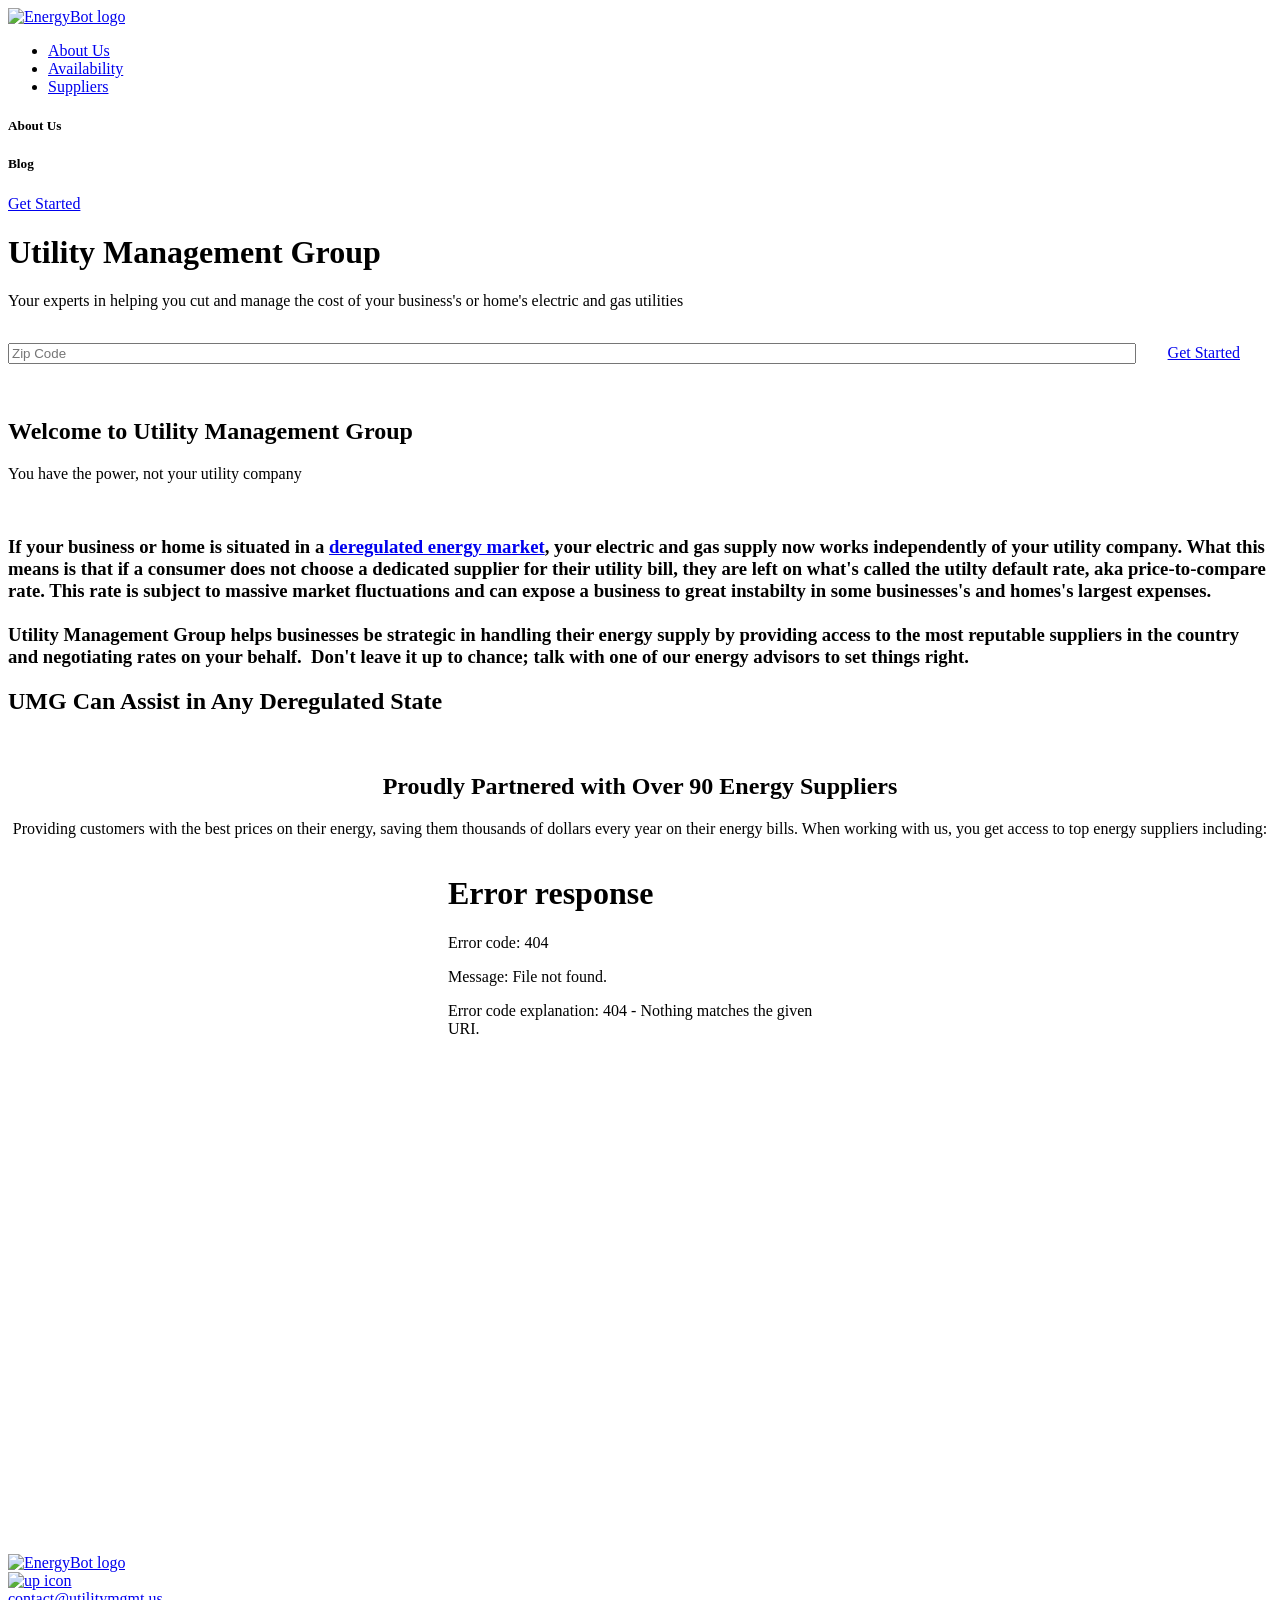
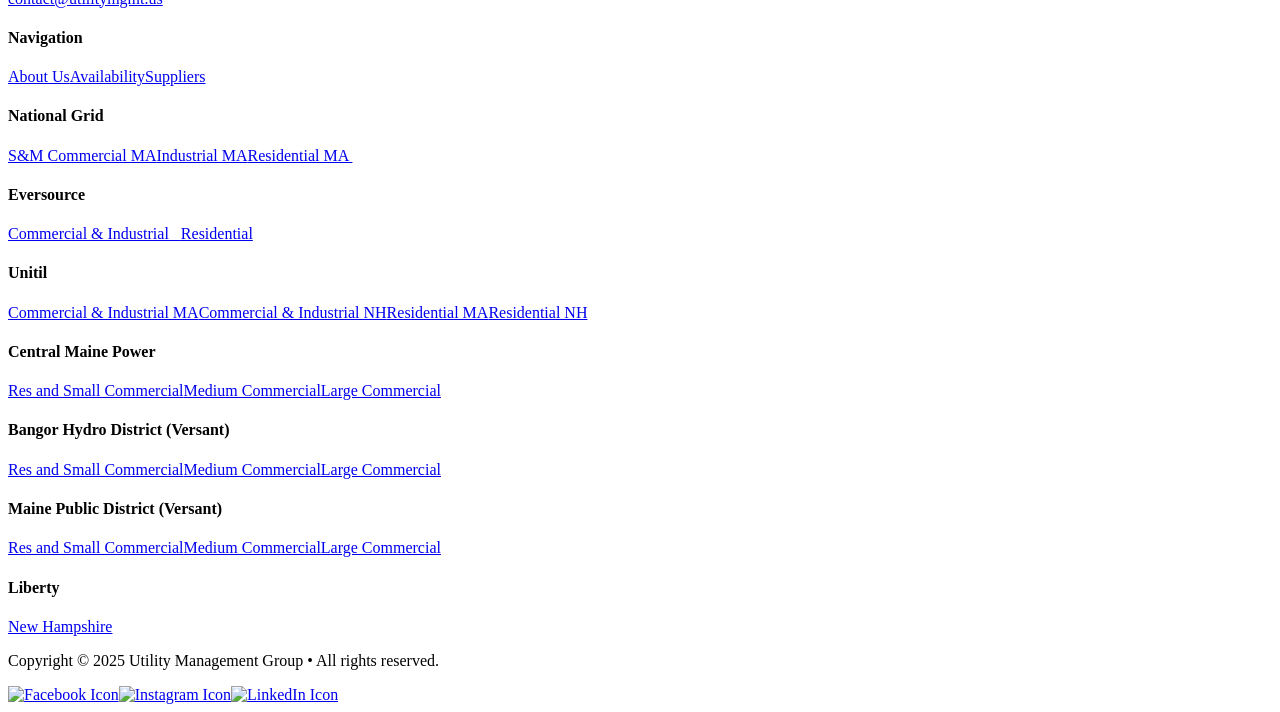
==== index.html @ 185b6e59 "Update index.html" ====
<!DOCTYPE html>
<html data-wf-page="652d6cc20811d0c298c4c90c" data-wf-site="5b92c215aeef7719f1cbf7ce" lang="en" class=" w-mod-js w-mod-ix w-mod-js w-mod-js w-mod-js"><head><meta http-equiv="Content-Type" content="text/html; charset=UTF-8"><style>.wf-force-outline-none[tabindex="-1"]:focus{outline:none;}</style>
<meta http-equiv="X-UA-Compatible" content="IE=edge">
<meta name="viewport" content="width=device-width, initial-scale=1.0">
<title>Utility Management Group</title>
<meta content="width=device-width, initial-scale=1" name="viewport"><link href="./site8_files/normalize.19632daf1bfcdfa85d479b9b374e2954.css" rel="stylesheet" type="text/css"><link href="./site8_files/components.19632daf1bfcdfa85d479b9b374e2954.css" rel="stylesheet" type="text/css"><link href="./site8_files/energybot.19632daf1bfcdfa85d479b9b374e2954.css" rel="stylesheet" type="text/css"><script async="" src="file://cdn.raygun.io/raygun4js/raygun.min.js"></script><script type="text/javascript" async="" src="./site8_files/array.js.download"></script><script async="" src="file://cdn.raygun.io/raygun4js/raygun.min.js"></script><script type="text/javascript" async="" src="./site8_files/array.js.download"></script><script async="" src="file://cdn.raygun.io/raygun4js/raygun.min.js"></script><script async="" src="file://cdn.raygun.io/raygun4js/raygun.min.js"></script><script type="text/javascript" async="" src="./site8_files/array.js.download"></script><script type="text/javascript" async="" src="./site8_files/array.js.download"></script><script async="" src="./site8_files/analytics.js.download"></script><script async="" src="./site8_files/gtm.js.download"></script><script async="" src="file://cdn.raygun.io/raygun4js/raygun.min.js"></script><script type="text/javascript" async="" src="./site8_files/array(1).js.download"></script><script async="" src="file://cdn.raygun.io/raygun4js/raygun.min.js"></script><script type="text/javascript" async="" src="./site8_files/array(1).js.download"></script><script async="" src="file://cdn.raygun.io/raygun4js/raygun.min.js"></script><script type="text/javascript" async="" src="./site8_files/array(1).js.download"></script><script async="" src="./site8_files/analytics(1).js.download"></script><script async="" src="./site8_files/gtm(1).js.download"></script><script async="" src="file://cdn.raygun.io/raygun4js/raygun.min.js"></script><script type="text/javascript" async="" src="./site8_files/array(1).download"></script><script async="" src="file://cdn.raygun.io/raygun4js/raygun.min.js"></script><script type="text/javascript" async="" src="./site8_files/array(1).download"></script><script async="" src="./site8_files/analytics(1).download"></script><script async="" src="./site8_files/gtm(1).download"></script><script async="" src="./site8_files/raygun.min.js.download"></script><script type="text/javascript" async="" src="./site8_files/array(2).download"></script><script type="text/javascript" async="" src="./site8_files/js"></script><script async="" src="./site8_files/analytics(2).download"></script><script async="" src="./site8_files/gtm(2).download"></script><script type="text/javascript">!function(o,c){var n=c.documentElement,t=" w-mod-";n.className+=t+"js",("ontouchstart"in o||o.DocumentTouch&&c instanceof DocumentTouch)&&(n.className+=t+"touch")}(window,document);</script><link href="Ironwood Marketing_files/butterfly.png" rel="shortcut icon" type="image/x-icon"><link href="Ironwood Marketing_files/butterfly.png" rel="apple-touch-icon"><style> 
select{
  -webkit-appearance: none;
  -moz-appearance: none;
  appearance: none;
  }
  .button-with-icon{
  pointer-events: none;
  }
  input[type="number"]::-webkit-outer-spin-button, 
  input[type="number"]::-webkit-inner-spin-button {
    -webkit-appearance: none;
    margin: 0;
}
input[type="number"] {
    -moz-appearance: textfield;
}
</style>
<link href="./site8_files/ebot-ext.css" rel="stylesheet">

<script type="application/ld+json">
{
  "@context": "https://schema.org/",
  "@type": "WebSite",
  "name": "EnergyBot",
  "url": "https://www.utilitymgmt.us",
  "potentialAction": {
    "@type": "SearchAction",
    "target": "{search_term_string}",
    "query-input": "required name=search_term_string"
  }
}
</script>
<meta name="facebook-domain-verification" content="7e5bm5gckg0niigq8u5rzspwvgv7vl">
<script charset="utf-8" src="file:///C:/Users/tyler/OneDrive/Desktop/Recruiting%20Files/Energy%20files/energybot%20-%20Copy/Compare%20Electricity%20Rates_%20Stop%20Overpaying%20For%20Energy_files/vendors~eb-apply-referral-eb-apply-referral~eb-referral-gen-eb-referral-gen~utm-tracking-component-u~7f1507bb-chunk.js.download"></script><script charset="utf-8" src="./site8_files/vendors~utm-tracking-component-utm-tracking-component-chunk.js.download"></script><script charset="utf-8" src="./site8_files/utm-tracking-component-utm-tracking-component-chunk.js.download"></script><script charset="utf-8" src="file:///C:/Users/tyler/OneDrive/Desktop/Recruiting%20Files/Energy%20files/energybot%20-%20Copy/Compare%20Electricity%20Rates_%20Stop%20Overpaying%20For%20Energy_files/vendors~bill-calculator-bill-calculator~eb-apply-referral-eb-apply-referral~eb-average-rate-by-metro~fd80a9b5-chunk.js.download"></script><script charset="utf-8" src="file:///C:/Users/tyler/OneDrive/Desktop/Recruiting%20Files/Energy%20files/energybot%20-%20Copy/Compare%20Electricity%20Rates_%20Stop%20Overpaying%20For%20Energy_files/vendors~bill-calculator-bill-calculator~eb-average-rate-by-metroplex-table-eb-average-rate-by-metrop~1daeb609-chunk.js.download"></script><script charset="utf-8" src="./site8_files/eb-historical-trend-chart-eb-historical-trend-chart-chunk.js.download"></script><script charset="utf-8" src="./site8_files/eb-current-trend-chart-eb-current-trend-chart-chunk.js.download"></script><script charset="utf-8" src="./site8_files/eb-zip-code-input-eb-zip-code-input-chunk.js.download"></script><script type="text/javascript" src="./site8_files/loader.js.download" id="google-charts-load-script"></script><script type="text/javascript" charset="UTF-8" src="./site8_files/loader(1).js.download"></script><link id="load-css-0" rel="stylesheet" type="text/css" href="./site8_files/tooltip.css"><link id="load-css-1" rel="stylesheet" type="text/css" href="./site8_files/util.css"><script type="text/javascript" charset="UTF-8" src="./site8_files/jsapi_compiled_default_module.js.download"></script><script type="text/javascript" charset="UTF-8" src="./site8_files/jsapi_compiled_graphics_module.js.download"></script><script type="text/javascript" charset="UTF-8" src="./site8_files/jsapi_compiled_ui_module.js.download"></script><script type="text/javascript" charset="UTF-8" src="./site8_files/jsapi_compiled_corechart_module.js.download"></script><link rel="stylesheet" type="text/css" href="./site8_files/legacy.min.css"><script charset="utf-8" src="file:///C:/eb-webcomponents/v1/vendors~eb-apply-referral-eb-apply-referral~eb-referral-gen-eb-referral-gen~utm-tracking-component-u~7f1507bb-chunk.js?t=1701118962039"></script><script charset="utf-8" src="file:///C:/eb-webcomponents/v1/vendors~bill-calculator-bill-calculator~eb-apply-referral-eb-apply-referral~eb-average-rate-by-metro~fd80a9b5-chunk.js?t=1701118962039"></script><script charset="utf-8" src="file:///C:/eb-webcomponents/v1/vendors~bill-calculator-bill-calculator~eb-average-rate-by-metroplex-table-eb-average-rate-by-metrop~1daeb609-chunk.js?t=1701118962039"></script><link rel="stylesheet" type="text/css" href="./site8_files/legacy(1).min.css"><link rel="stylesheet" type="text/css" href="./site8_files/legacy(1).min.css">
<link href="css/bootstrap-4.4.1.css" rel="stylesheet" type="text/css">
<script charset="utf-8" src="file:///C:/eb-webcomponents/v1/vendors~eb-apply-referral-eb-apply-referral~eb-referral-gen-eb-referral-gen~utm-tracking-component-u~7f1507bb-chunk.js?t=1701118962039"></script><script charset="utf-8" src="file:///C:/eb-webcomponents/v1/vendors~bill-calculator-bill-calculator~eb-apply-referral-eb-apply-referral~eb-average-rate-by-metro~fd80a9b5-chunk.js?t=1701118962039"></script><script charset="utf-8" src="file:///C:/eb-webcomponents/v1/vendors~bill-calculator-bill-calculator~eb-average-rate-by-metroplex-table-eb-average-rate-by-metrop~1daeb609-chunk.js?t=1701118962039"></script><script charset="utf-8" src="file:///C:/eb-webcomponents/v1/vendors~eb-apply-referral-eb-apply-referral~eb-referral-gen-eb-referral-gen~utm-tracking-component-u~7f1507bb-chunk.js?t=1701118962039"></script><script charset="utf-8" src="file:///C:/eb-webcomponents/v1/vendors~bill-calculator-bill-calculator~eb-apply-referral-eb-apply-referral~eb-average-rate-by-metro~fd80a9b5-chunk.js?t=1701118962039"></script><script charset="utf-8" src="file:///C:/eb-webcomponents/v1/vendors~bill-calculator-bill-calculator~eb-average-rate-by-metroplex-table-eb-average-rate-by-metrop~1daeb609-chunk.js?t=1701118962039"></script></head><body><div id="main-nav" data-animation="default" data-collapse="medium" data-duration="400" data-easing="ease" data-easing2="ease" role="banner" class="main-mega-menu w-nav"><div class="mega-menu-container"><a href="http://www.utilitymgmt.us" class="eb-brand w-nav-brand w--current"><img src="./site8_files/umg.png" alt="EnergyBot logo" class="eb-logo"></a><nav role="navigation" class="nav-menu-container w-nav-menu"><div class="nav-menu-container-wrapper"><div class="mega-menu-list-button-wrapper"><ul role="list" class="mega-menu-link-list w-list-unstyled"><li class="eb-mega-menu-list-item"><div data-hover="false" data-delay="0" data-w-id="28904c33-8178-3a20-f9d2-bd08d46de153" class="mega-menu-link-list-wrapper w-dropdown" style=""><div class="mega-menu-link-list-toggle w-dropdown-toggle" aria-controls="w-dropdown-list-0" aria-haspopup="menu" aria-expanded="false" role="button" tabindex="0"><a href="#about" class="eb-small-text-link"><div>About Us</div></a></div><nav class="mega-menu-dropdown w-dropdown-list" id="w-dropdown-list-0" aria-labelledby="w-dropdown-toggle-0"><div class="mega-menu-dropdown-grid"><div id="w-node-_28904c33-8178-3a20-f9d2-bd08d46de15a-d46de14a" class="mega-menu-dropdown-container"><div id="w-node-_28904c33-8178-3a20-f9d2-bd08d46de1a4-d46de14a" class="mega-menu-content-block-overlay"></div></div></nav></div></li><li class="eb-mega-menu-list-item"><div data-hover="false" data-delay="0" data-w-id="28904c33-8178-3a20-f9d2-bd08d46de153" class="mega-menu-link-list-wrapper w-dropdown" style=""><div class="mega-menu-link-list-toggle w-dropdown-toggle" aria-controls="w-dropdown-list-0" aria-haspopup="menu" aria-expanded="false" role="button" tabindex="0"><div><a href="#availability" class="eb-small-text-link">Availability</a></div></div><nav class="mega-menu-dropdown w-dropdown-list" id="w-dropdown-list-0" aria-labelledby="w-dropdown-toggle-0"><div class="mega-menu-dropdown-grid"><div id="w-node-_28904c33-8178-3a20-f9d2-bd08d46de15a-d46de14a" class="mega-menu-dropdown-container"><div id="w-node-_28904c33-8178-3a20-f9d2-bd08d46de1a4-d46de14a" class="mega-menu-content-block-overlay"></div></div></nav></div></li><li class="eb-mega-menu-list-item"><div data-hover="false" data-delay="0" data-w-id="28904c33-8178-3a20-f9d2-bd08d46de1a9" class="mega-menu-link-list-wrapper w-dropdown"><div class="mega-menu-link-list-toggle w-dropdown-toggle" aria-controls="w-dropdown-list-1" aria-haspopup="menu" aria-expanded="false" role="button" tabindex="0"><a href="#suppliers" class="eb-small-text-link"><div>Suppliers</div></a></div><nav class="mega-menu-dropdown w-dropdown-list" id="w-dropdown-list-1" aria-labelledby="w-dropdown-toggle-1"><div class="mega-menu-dropdown-grid"><div id="w-node-_28904c33-8178-3a20-f9d2-bd08d46de1b0-d46de14a" class="mega-menu-dropdown-container cc-mobile"></div><div id="w-node-_28904c33-8178-3a20-f9d2-bd08d46de1cb-d46de14a" class="mega-menu-content-block-overlay"></div></div></nav></div></li></ul><div class="mega-menu-cta-wrapper"><div class="eb-mega-menu-bottom-links-container display-none"><div class="eb-mega-menu-bottom-links"><h5 class="eb-text-link eb-mega-menu-dropdown-item">About Us</h5><h5 class="eb-text-link eb-mega-menu-dropdown-item">Blog</h5></div></div><div class="button-container"><a href="./rates.html" class="eb-button mega-menu-button w-button">Get Started</a></div></div></div></div></nav><div class="eb-menu-button w-nav-button" style="-webkit-user-select: text;" aria-label="menu" role="button" tabindex="0" aria-controls="w-nav-overlay-0" aria-haspopup="menu" aria-expanded="false"><div class="hamburger-div"><div class="eb-icon-line black-icon-line" data-ix="navbar-menu-icon-move"></div><div class="eb-icon-line black-icon-line" data-ix="hide-when-nav-opens"></div><div class="eb-icon-line black-icon-line" data-ix="nav-menu-line-move-2"></div></div></div></div><div class="w-nav-overlay" data-wf-ignore="" id="w-nav-overlay-0"></div></div><div class="eb-hero-section home-hero-section"><div class="eb-section-container"><div class="eb-lp-hero-container max-width-520" >


	
	<div><h1 class="heading-3">Utility Management Group</h1><p class="eb-sub-header">Your experts in helping you cut and manage the cost of your business's or home's electric and gas utilities</p></div><div class="eb-html-zip-code w-embed"><eb-zip-code-input><style>#eb-zip-code-input-container{height:100%;width:100%;display:flex;align-items:center;justify-content:space-between}#eb-zip-code-input-field{width:100%;max-width:unset}#eb-zip-code-submit-button{white-space:nowrap}@media (max-width:767px){#eb-zip-code-submit-button{padding:14px 20px}}@media (min-width:768px){#eb-zip-code-submit-button{padding:18px 32px}}input[type=number]::-webkit-inner-spin-button,input[type=number]::-webkit-outer-spin-button{-webkit-appearance:none}input[type=number]{-moz-appearance:textfield}</style><div id="eb-zip-code-input-container"><input type="tel" class="eb-text-field cta-field w-input" placeholder="Zip Code" id="eb-zip-code-input-field" pattern="[0-9-]*" maxlength="10" required=""> <a href="./rates.html" class="eb-button hero-button w-button" id="eb-zip-code-submit-button">Get Started</a></div></eb-zip-code-input></div></div></div></div><section id="about">&nbsp;</section>
	
	
	<div class="eb-section" ><div class="eb-section-container"><div class="eb-section-container-content"><h2>Welcome to Utility Management Group</h2><p class="eb-sub-header">You have the power, not your utility company</p></div></div><div class="eb-section-container small-gap"><div class="eb-html-embed-2 w-embed"><img src="./site8_files/word-image-19.jpeg" alt="">
                          <eb-historical-trend-chart><template shadowrootmode="open"><style>#historical-trend-container{width:100%;min-width:250px;height:100%;min-height:100px;max-height:400px;display:inline-block}#historical-trend-container #histogram-container{height:100%}</style></template></eb-historical-trend-chart></div><div class="eb-html-embed-2 w-embed">
                            <h3><p>If your business or home is situated in a <a href="#availability">deregulated energy market</a>, your electric and gas supply now works independently of your utility company. What this means is that if a consumer does not choose a dedicated supplier for their utility bill, they are left on what's called the utilty default rate, aka price-to-compare rate. This rate is subject to massive market fluctuations and can expose a business to great instabilty in some businesses's and homes's largest expenses.&nbsp;<br><br>
                            Utility Management Group helps businesses be strategic in handling their energy supply by providing access to the most reputable suppliers in the country and negotiating rates on your behalf.&nbsp; Don't leave it up to chance; talk with one of our energy advisors to set things right.</p></h3>
  <eb-current-trend-chart><style>.trend-cell>div>div{display:flex;flex-direction:row;align-items:center}.eb-widget-table-row{text-align:left}.eb-table-container>*{width:100%}</style><div class="eb-widget-container"><div class="eb-table-container"></div></div></eb-current-trend-chart></div></div><div class="eb-section-container"><div class="eb-section-container-content"></div></div><section id="availability"></div>
	</section>
<div class="eb-section gray-section"><div class="eb-section-container">
	<div class="eb-section-container-content"><h2>UMG Can Assist in Any Deregulated State</h2>
	</div></div>
	<center><div class="eb-section-container small-gap"><div class="eb-html-embed-2 w-embed"><img src="John Smith Independent Energy Broker_files/map.png" width="800px" alt="">
	</div></div></center>
</div></div>
	<section id="suppliers"></section>
	<div class="eb-section"><div class="eb-section-container">
		<center>
		  <div class="rows">
			<div class="col-lg-6">
			  <div class="eb-section"><div class="eb-section-container"><div class="eb-section-container-content"><h2>Proudly Partnered with Over 90 Energy Suppliers</h2><p class="eb-sub-header">Providing customers with the best prices on their energy, saving them thousands of dollars every year on their energy bills. When working with us, you get access to top energy suppliers including:</p></div></div></div>
		    <div class="col-lg-6"><iframe width="400" height="700" align="middle" src="supplier.html" title="Suppliers" frameborder="0" allow="accelerometer; autoplay; clipboard-write; encrypted-media; gyroscope; picture-in-picture" allowfullscreen></iframe></div>
	    </div>
	  </center>
		</div></div>
	<div class="eb-2021-footer"><div class="eb-footer-container"><div class="eb-div-flex-ac-jsb v-mobile"><a href="https://www.utilitymgmt.us" aria-label="EnergyBot" class="eb-brand w-nav-brand w--current"><img src="./site8_files/umg.png" alt="EnergyBot logo" loading="lazy" class="eb-logo"></a><div class="eb-div-flex-ac-jl mt-3-mobile"><a href="tel:(888)743-1870" class="eb-link-block mr-10 w-inline-block"><a href="mailto:contact@utilitymgmt.us" class="eb-link-block w-inline-block"><img src="./site8_files/email-icon-blue.svg" alt="up icon" class="eb-icon-24"><div class="eb-small-text-link">contact@utilitymgmt.us</div></a></div></div><div class="eb-main-footer-div"><div class="eb-footer-div"><h4 class="footer-h4">Navigation&nbsp;</h4>
	  <a href="#about" class="eb-small-text-link">About Us</a><a href="#availability" class="eb-small-text-link">Availability</a><a href="#suppliers" class="eb-small-text-link">Suppliers</a></div><div class="eb-footer-div"><h4 class="footer-h4">National Grid</h4>
	    <a href="https://www.nationalgridus.com/media/pdfs/billing-payments/electric-rates/ma/commtable.pdf" target="_blank" class="eb-small-text-link">S&amp;M Commercial MA</a><a href="https://www.nationalgridus.com/media/pdfs/billing-payments/electric-rates/ma/indtable.pdf" target="_blank" class="eb-small-text-link">Industrial MA</a><a href="https://www.nationalgridus.com/media/pdfs/billing-payments/electric-rates/ma/resitable.pdf" target="_blank" class="eb-small-text-link">Residential MA&nbsp;</a></div><div class="eb-footer-div"><h4 class="footer-h4">Eversource</h4>
	      <a href="https://www.eversource.com/content/business/account-billing/manage-bill/about-your-bill/rates-tariffs/electric-supply-rates" target="_blank" class="eb-small-text-link">Commercial &amp; Industrial&nbsp; &nbsp;</a><a href="https://www.eversource.com/content/residential/account-billing/manage-bill/about-your-bill/rates-tariffs/electric-supply-rates" target="_blank" class="eb-small-text-link">Residential</a></div><div class="eb-footer-div"><h4 class="footer-h4">Unitil</h4><a href="https://unitil.com/sites/default/files/2024-01/MA-Commercial-Electric-Rates.pdf" target="_blank" class="eb-small-text-link">Commercial & Industrial MA</a><a href="https://unitil.com/sites/default/files/2024-01/NH-Commercial-Electric-Rates.pdf" target="_blank" class="eb-small-text-link">Commercial &amp; Industrial NH</a><a href="https://unitil.com/sites/default/files/2024-01/MA-Residential-Electric-Rates.pdf" target="_blank" class="eb-small-text-link">Residential MA</a><a href="https://unitil.com/sites/default/files/2024-01/NH-Residential-Electric-Rates.pdf" target="_blank" class="eb-small-text-link">Residential NH</a></div><div class="eb-footer-div"><h4 class="footer-h4">Central Maine Power&nbsp;</h4>
	        <a href="https://www.maine.gov/mpuc/regulated-utilities/electricity/standard-offer-rates/cmp" target="_blank" class="eb-small-text-link">Res and Small Commercial</a><a href="https://www.maine.gov/mpuc/regulated-utilities/electricity/standard-offer-rates/cmp-medium" target="_blank" class="eb-small-text-link">Medium Commercial</a><a href="https://www.maine.gov/mpuc/regulated-utilities/electricity/standard-offer-rates/cmp-large" target="_blank" class="eb-small-text-link">Large Commercial</a></div><div class="eb-footer-div"><h4 class="footer-h4">Bangor Hydro District (Versant)</h4>
	        <a href="https://www.maine.gov/mpuc/regulated-utilities/electricity/standard-offer-rates/bhd" target="_blank" class="eb-small-text-link">Res and Small Commercial</a><a href="https://www.maine.gov/mpuc/regulated-utilities/electricity/standard-offer-rates/bhd-medium" target="_blank" class="eb-small-text-link">Medium Commercial</a><a href="https://www.maine.gov/mpuc/regulated-utilities/electricity/standard-offer-rates/mpd-large" target="_blank" class="eb-small-text-link">Large Commercial</a></div><div class="eb-footer-div"><h4 class="footer-h4">Maine Public District (Versant)</h4>
	        <a href="https://www.maine.gov/mpuc/regulated-utilities/electricity/standard-offer-rates/mpd-medium" target="_blank" class="eb-small-text-link">Res and Small Commercial</a><a href="https://www.maine.gov/mpuc/regulated-utilities/electricity/standard-offer-rates/bhd-medium" target="_blank" class="eb-small-text-link">Medium Commercial</a><a href="https://www.maine.gov/mpuc/regulated-utilities/electricity/standard-offer-rates/bhd-large" target="_blank" class="eb-small-text-link">Large Commercial</a></div><div class="eb-footer-div"><h4 class="footer-h4">Liberty</h4><a href="https://new-hampshire.libertyutilities.com/uploads/2025-07%20Summary%20of%20Rates%20for%20Electricity%20Delivery%20Service%20.pdf"  target="_blank" class="eb-small-text-link">New Hampshire</a></div></div><div class="eb-div-flex-at-jsb wrap"><p class="eb-small-copy _2021-footer">Copyright © 2025 Utility Management Group • All rights reserved.<span class="text-opacity-50"></span><span class="text-opacity-50"></span></p></div><div class="eb-div-flex-at-jl"></div><div class="div-block-136"><div class="eb-div-flex-ac-jsb wrap"><div class="eb-div-flex-ac mt-5-mobile"><a href="https://www.facebook.com/profile.php?id=100092838354557" target="_blank" class="eb-social-link w-inline-block"><img src="./site8_files/Facebook-icon.svg" alt="Facebook Icon" loading="lazy" class="eb-icon-24"></a></a><a href="https://www.instagram.com/utilitymanagement/" target="_blank" class="eb-social-link w-inline-block"><img src="./site8_files/Instagram-icon.svg" alt="Instagram Icon" loading="lazy" class="eb-icon-24"></a><a href="https://www.linkedin.com/company/utility-management-group-energy/" target="_blank" class="eb-social-link w-inline-block"><img src="./site8_files/LinkedIn-icon.svg" alt="LinkedIn Icon" loading="lazy" class="eb-icon-24"></a></div></div></div></div></div><script type="text/javascript" src="./site8_files/recorder-v2.js.download"></script><script src="./site8_files/jquery-3.5.1.min.dc5e7f18c8.js.download" type="text/javascript" integrity="sha256-9/aliU8dGd2tb6OSsuzixeV4y/faTqgFtohetphbbj0=" crossorigin="anonymous"></script><script src="./site8_files/energybot.19632daf1bfcdfa85d479b9b374e2954.js.download" type="text/javascript"></script><!--  Google Tag Manager (noscript)  -->
<noscript><iframe src="https://www.googletagmanager.com/ns.html?id=GTM-PG5PLZ7" height="0" width="0" style="display:none;visibility:hidden"></iframe></noscript>
<!--  End Google Tag Manager (noscript)  -->
<script src="./site8_files/eb-webcomponents.bundle.19632daf1bfcdfa85d479b9b374e2954.js.download"></script> <script type="text/javascript" id="" src="./site8_files/js(1)"></script><script type="text/javascript" id="">!function(l,a){var h,f,g,m;a.__SV||(window.posthog=a,a._i=[],a.init=function(p,n,d){function q(e,b){var k=b.split(".");2==k.length&&(e=e[k[0]],b=k[1]);e[b]=function(){e.push([b].concat(Array.prototype.slice.call(arguments,0)))}}(g=l.createElement("script")).type="text/javascript";g.async=!0;g.src=n.api_host+"/static/array.js";(m=l.getElementsByTagName("script")[0]).parentNode.insertBefore(g,m);var c=a;void 0!==d?c=a[d]=[]:d="posthog";c.people=c.people||[];c.toString=function(e){var b="posthog";return"posthog"!==
d&&(b+="."+d),e||(b+=" (stub)"),b};c.people.toString=function(){return c.toString(1)+".people (stub)"};h="capture identify alias people.set people.set_once set_config register register_once unregister opt_out_capturing has_opted_out_capturing opt_in_capturing reset isFeatureEnabled onFeatureFlags".split(" ");for(f=0;f<h.length;f++)q(c,h[f]);a._i.push([p,n,d])},a.__SV=1)}(document,window.posthog||[]);
posthog.init("phc_4zwrWWaQxgDE8uvpMXqT5dw9OG254aQCtB9sxLD5Q0q",{api_host:"https://app.posthog.com",session_recording:{maskAllInputs:!1}});</script>
	<script type="text/javascript" id="" src="./site8_files/js(2)"></script><script type="text/javascript" id="">!function(l,a){var h,f,g,m;a.__SV||(window.posthog=a,a._i=[],a.init=function(p,n,d){function q(e,b){var k=b.split(".");2==k.length&&(e=e[k[0]],b=k[1]);e[b]=function(){e.push([b].concat(Array.prototype.slice.call(arguments,0)))}}(g=l.createElement("script")).type="text/javascript";g.async=!0;g.src=n.api_host+"/static/array.js";(m=l.getElementsByTagName("script")[0]).parentNode.insertBefore(g,m);var c=a;void 0!==d?c=a[d]=[]:d="posthog";c.people=c.people||[];c.toString=function(e){var b="posthog";return"posthog"!==
d&&(b+="."+d),e||(b+=" (stub)"),b};c.people.toString=function(){return c.toString(1)+".people (stub)"};h="capture identify alias people.set people.set_once set_config register register_once unregister opt_out_capturing has_opted_out_capturing opt_in_capturing reset isFeatureEnabled onFeatureFlags".split(" ");for(f=0;f<h.length;f++)q(c,h[f]);a._i.push([p,n,d])},a.__SV=1)}(document,window.posthog||[]);
posthog.init("phc_4zwrWWaQxgDE8uvpMXqT5dw9OG254aQCtB9sxLD5Q0q",{api_host:"https://app.posthog.com",session_recording:{maskAllInputs:!1}});</script>
<script type="text/javascript" id="">document.addEventListener("eb.ui.event",function(a){if(window.posthog)try{a.detail.action&&"AssignedId"===a.detail.action?(window.posthog.identify(a.detail.data.id),!0===a.detail.data.created_now&&window.posthog.capture("Assigned ID")):a.detail&&window.posthog.capture(a.detail.action,a.detail.data)}catch(b){console.log(b)}});</script><script type="text/javascript" id="">!function(a,g,h,l,b,c,e,f){a.RaygunObject=b;a[b]=a[b]||function(){(a[b].o=a[b].o||[]).push(arguments)};c=g.createElement(h);e=g.getElementsByTagName(h)[0];c.async=1;c.src=l;e.parentNode.insertBefore(c,e);f=a.onerror;a.onerror=function(k,m,n,p,d){f&&f(k,m,n,p,d);d||(d=Error(k));a[b].q=a[b].q||[];a[b].q.push({e:d})}}(window,document,"script","//cdn.raygun.io/raygun4js/raygun.min.js","rg4js");</script>
<script type="text/javascript" id="">rg4js("apiKey","NB6si6KCXZqHNyGWXxRjg");rg4js("enablePulse",!0);</script>
<script type="text/javascript" id="">document.addEventListener("eb.ui.event",function(a){if(window.posthog)try{a.detail.action&&"AssignedId"===a.detail.action?(window.posthog.identify(a.detail.data.id),!0===a.detail.data.created_now&&window.posthog.capture("Assigned ID")):a.detail&&window.posthog.capture(a.detail.action,a.detail.data)}catch(b){console.log(b)}});</script><script type="text/javascript" id="">!function(a,g,h,l,b,c,e,f){a.RaygunObject=b;a[b]=a[b]||function(){(a[b].o=a[b].o||[]).push(arguments)};c=g.createElement(h);e=g.getElementsByTagName(h)[0];c.async=1;c.src=l;e.parentNode.insertBefore(c,e);f=a.onerror;a.onerror=function(k,m,n,p,d){f&&f(k,m,n,p,d);d||(d=Error(k));a[b].q=a[b].q||[];a[b].q.push({e:d})}}(window,document,"script","//cdn.raygun.io/raygun4js/raygun.min.js","rg4js");</script>
<script type="text/javascript" id="">rg4js("apiKey","NB6si6KCXZqHNyGWXxRjg");rg4js("enablePulse",!0);</script>
    <script type="text/javascript" id="">window.dataLayer=window.dataLayer||[];function gtag(){dataLayer.push(arguments)}gtag("js",new Date);gtag("config","G-BF2217XHH6");</script>
	<script type="text/javascript" id="" src="./site8_files/js(3)"></script><script type="text/javascript" id="">!function(l,a){var h,f,g,m;a.__SV||(window.posthog=a,a._i=[],a.init=function(p,n,d){function q(e,b){var k=b.split(".");2==k.length&&(e=e[k[0]],b=k[1]);e[b]=function(){e.push([b].concat(Array.prototype.slice.call(arguments,0)))}}(g=l.createElement("script")).type="text/javascript";g.async=!0;g.src=n.api_host+"/static/array.js";(m=l.getElementsByTagName("script")[0]).parentNode.insertBefore(g,m);var c=a;void 0!==d?c=a[d]=[]:d="posthog";c.people=c.people||[];c.toString=function(e){var b="posthog";return"posthog"!==
d&&(b+="."+d),e||(b+=" (stub)"),b};c.people.toString=function(){return c.toString(1)+".people (stub)"};h="capture identify alias people.set people.set_once set_config register register_once unregister opt_out_capturing has_opted_out_capturing opt_in_capturing reset isFeatureEnabled onFeatureFlags".split(" ");for(f=0;f<h.length;f++)q(c,h[f]);a._i.push([p,n,d])},a.__SV=1)}(document,window.posthog||[]);
posthog.init("phc_4zwrWWaQxgDE8uvpMXqT5dw9OG254aQCtB9sxLD5Q0q",{api_host:"https://app.posthog.com",session_recording:{maskAllInputs:!1}});</script>
<script type="text/javascript" id="">document.addEventListener("eb.ui.event",function(a){if(window.posthog)try{a.detail.action&&"AssignedId"===a.detail.action?(window.posthog.identify(a.detail.data.id),!0===a.detail.data.created_now&&window.posthog.capture("Assigned ID")):a.detail&&window.posthog.capture(a.detail.action,a.detail.data)}catch(b){console.log(b)}});</script><script type="text/javascript" id="">!function(a,g,h,l,b,c,e,f){a.RaygunObject=b;a[b]=a[b]||function(){(a[b].o=a[b].o||[]).push(arguments)};c=g.createElement(h);e=g.getElementsByTagName(h)[0];c.async=1;c.src=l;e.parentNode.insertBefore(c,e);f=a.onerror;a.onerror=function(k,m,n,p,d){f&&f(k,m,n,p,d);d||(d=Error(k));a[b].q=a[b].q||[];a[b].q.push({e:d})}}(window,document,"script","//cdn.raygun.io/raygun4js/raygun.min.js","rg4js");</script>
<script type="text/javascript" id="">rg4js("apiKey","NB6si6KCXZqHNyGWXxRjg");rg4js("enablePulse",!0);</script>
    <script type="text/javascript" id="">window.dataLayer=window.dataLayer||[];function gtag(){dataLayer.push(arguments)}gtag("js",new Date);gtag("config","G-BF2217XHH6");</script>
    <script type="text/javascript" id="">window.dataLayer=window.dataLayer||[];function gtag(){dataLayer.push(arguments)}gtag("js",new Date);gtag("config","G-BF2217XHH6");</script> <script type="text/javascript" id="" src="./site8_files/js(4)"></script><script type="text/javascript" id="">!function(l,a){var h,f,g,m;a.__SV||(window.posthog=a,a._i=[],a.init=function(p,n,d){function q(e,b){var k=b.split(".");2==k.length&&(e=e[k[0]],b=k[1]);e[b]=function(){e.push([b].concat(Array.prototype.slice.call(arguments,0)))}}(g=l.createElement("script")).type="text/javascript";g.async=!0;g.src=n.api_host+"/static/array.js";(m=l.getElementsByTagName("script")[0]).parentNode.insertBefore(g,m);var c=a;void 0!==d?c=a[d]=[]:d="posthog";c.people=c.people||[];c.toString=function(e){var b="posthog";return"posthog"!==
d&&(b+="."+d),e||(b+=" (stub)"),b};c.people.toString=function(){return c.toString(1)+".people (stub)"};h="capture identify alias people.set people.set_once set_config register register_once unregister opt_out_capturing has_opted_out_capturing opt_in_capturing reset isFeatureEnabled onFeatureFlags".split(" ");for(f=0;f<h.length;f++)q(c,h[f]);a._i.push([p,n,d])},a.__SV=1)}(document,window.posthog||[]);
posthog.init("phc_4zwrWWaQxgDE8uvpMXqT5dw9OG254aQCtB9sxLD5Q0q",{api_host:"https://app.posthog.com",session_recording:{maskAllInputs:!1}});</script>
<script type="text/javascript" id="">document.addEventListener("eb.ui.event",function(a){if(window.posthog)try{a.detail.action&&"AssignedId"===a.detail.action?(window.posthog.identify(a.detail.data.id),!0===a.detail.data.created_now&&window.posthog.capture("Assigned ID")):a.detail&&window.posthog.capture(a.detail.action,a.detail.data)}catch(b){console.log(b)}});</script><script type="text/javascript" id="">!function(a,g,h,l,b,c,e,f){a.RaygunObject=b;a[b]=a[b]||function(){(a[b].o=a[b].o||[]).push(arguments)};c=g.createElement(h);e=g.getElementsByTagName(h)[0];c.async=1;c.src=l;e.parentNode.insertBefore(c,e);f=a.onerror;a.onerror=function(k,m,n,p,d){f&&f(k,m,n,p,d);d||(d=Error(k));a[b].q=a[b].q||[];a[b].q.push({e:d})}}(window,document,"script","//cdn.raygun.io/raygun4js/raygun.min.js","rg4js");</script>
<script type="text/javascript" id="">rg4js("apiKey","NB6si6KCXZqHNyGWXxRjg");rg4js("enablePulse",!0);</script>
    <script type="text/javascript" id="">window.dataLayer=window.dataLayer||[];function gtag(){dataLayer.push(arguments)}gtag("js",new Date);gtag("config","G-BF2217XHH6");</script></body></html>
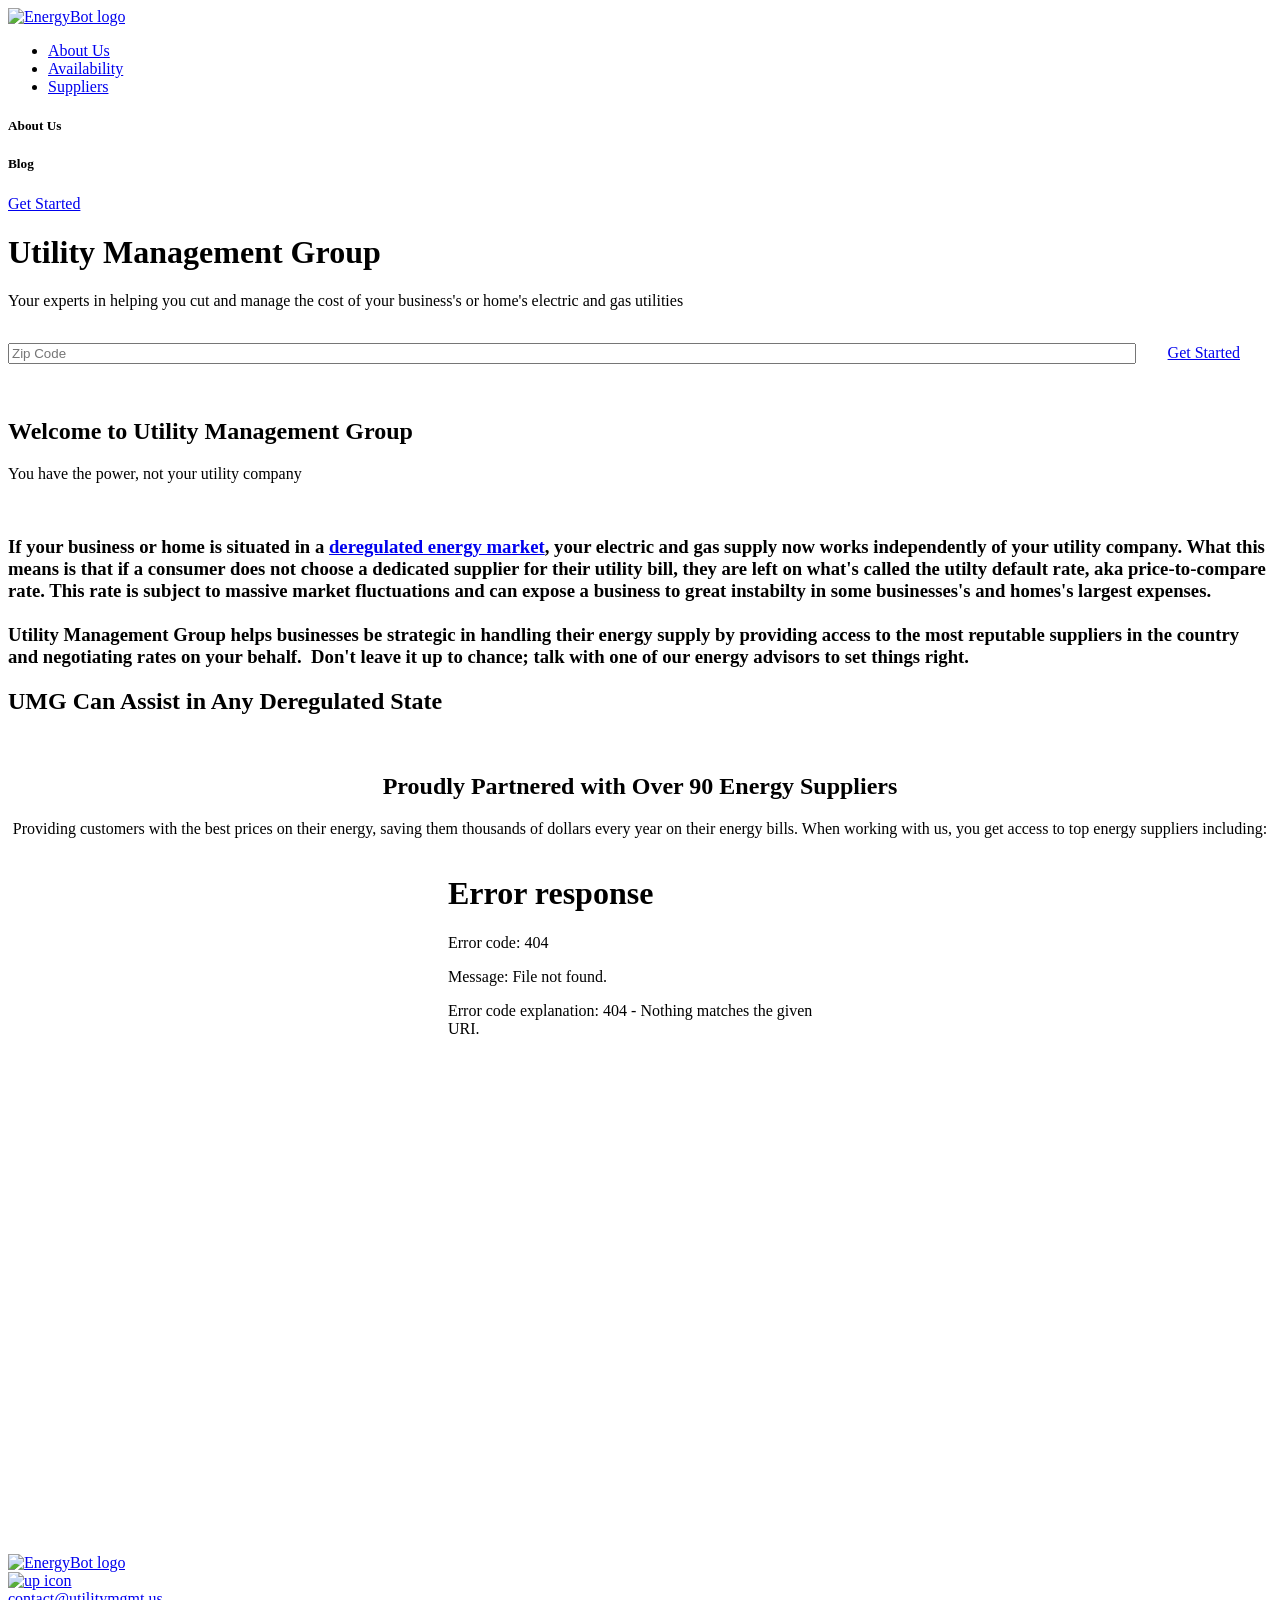
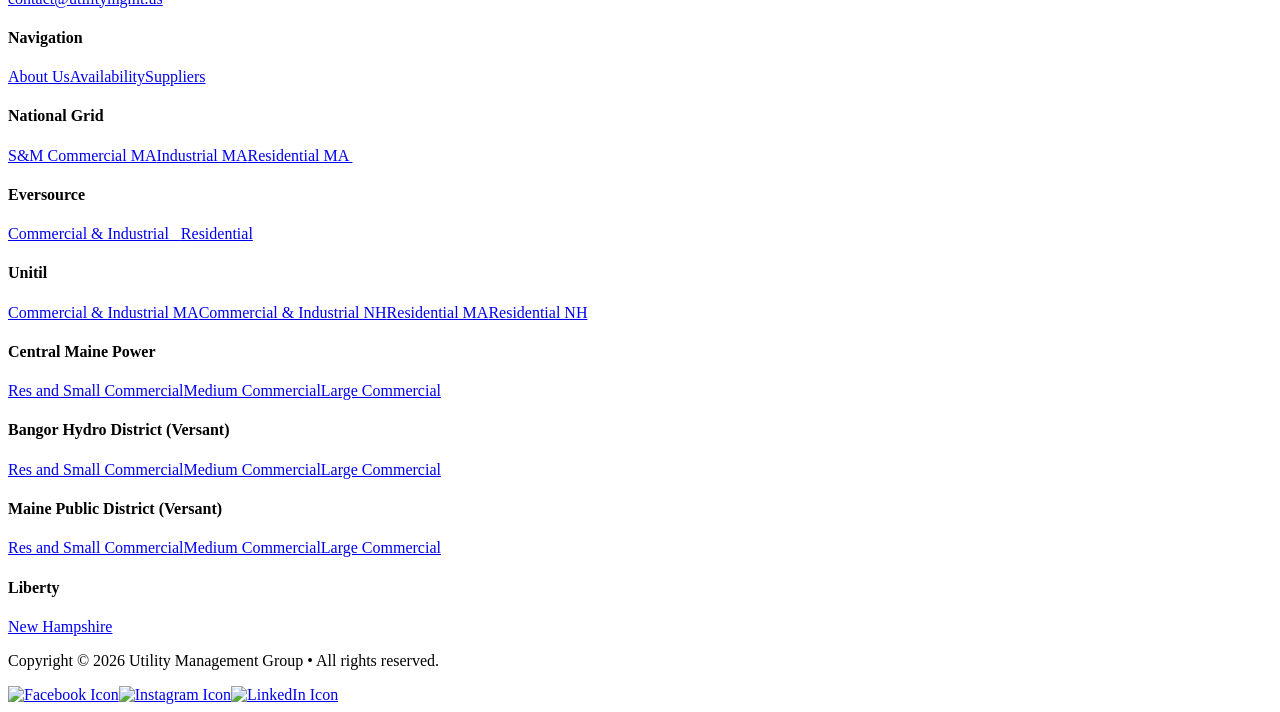
==== commit 0d85d0c3: "Update index.html" ====
--- a/index.html
+++ b/index.html
@@ -74,7 +74,7 @@
 	      <a href="https://www.eversource.com/content/business/account-billing/manage-bill/about-your-bill/rates-tariffs/electric-supply-rates" target="_blank" class="eb-small-text-link">Commercial &amp; Industrial&nbsp; &nbsp;</a><a href="https://www.eversource.com/content/residential/account-billing/manage-bill/about-your-bill/rates-tariffs/electric-supply-rates" target="_blank" class="eb-small-text-link">Residential</a></div><div class="eb-footer-div"><h4 class="footer-h4">Unitil</h4><a href="https://unitil.com/sites/default/files/2024-01/MA-Commercial-Electric-Rates.pdf" target="_blank" class="eb-small-text-link">Commercial & Industrial MA</a><a href="https://unitil.com/sites/default/files/2024-01/NH-Commercial-Electric-Rates.pdf" target="_blank" class="eb-small-text-link">Commercial &amp; Industrial NH</a><a href="https://unitil.com/sites/default/files/2024-01/MA-Residential-Electric-Rates.pdf" target="_blank" class="eb-small-text-link">Residential MA</a><a href="https://unitil.com/sites/default/files/2024-01/NH-Residential-Electric-Rates.pdf" target="_blank" class="eb-small-text-link">Residential NH</a></div><div class="eb-footer-div"><h4 class="footer-h4">Central Maine Power&nbsp;</h4>
 	        <a href="https://www.maine.gov/mpuc/regulated-utilities/electricity/standard-offer-rates/cmp" target="_blank" class="eb-small-text-link">Res and Small Commercial</a><a href="https://www.maine.gov/mpuc/regulated-utilities/electricity/standard-offer-rates/cmp-medium" target="_blank" class="eb-small-text-link">Medium Commercial</a><a href="https://www.maine.gov/mpuc/regulated-utilities/electricity/standard-offer-rates/cmp-large" target="_blank" class="eb-small-text-link">Large Commercial</a></div><div class="eb-footer-div"><h4 class="footer-h4">Bangor Hydro District (Versant)</h4>
 	        <a href="https://www.maine.gov/mpuc/regulated-utilities/electricity/standard-offer-rates/bhd" target="_blank" class="eb-small-text-link">Res and Small Commercial</a><a href="https://www.maine.gov/mpuc/regulated-utilities/electricity/standard-offer-rates/bhd-medium" target="_blank" class="eb-small-text-link">Medium Commercial</a><a href="https://www.maine.gov/mpuc/regulated-utilities/electricity/standard-offer-rates/mpd-large" target="_blank" class="eb-small-text-link">Large Commercial</a></div><div class="eb-footer-div"><h4 class="footer-h4">Maine Public District (Versant)</h4>
-	        <a href="https://www.maine.gov/mpuc/regulated-utilities/electricity/standard-offer-rates/mpd-medium" target="_blank" class="eb-small-text-link">Res and Small Commercial</a><a href="https://www.maine.gov/mpuc/regulated-utilities/electricity/standard-offer-rates/bhd-medium" target="_blank" class="eb-small-text-link">Medium Commercial</a><a href="https://www.maine.gov/mpuc/regulated-utilities/electricity/standard-offer-rates/bhd-large" target="_blank" class="eb-small-text-link">Large Commercial</a></div><div class="eb-footer-div"><h4 class="footer-h4">Liberty</h4><a href="https://new-hampshire.libertyutilities.com/uploads/2025-07%20Summary%20of%20Rates%20for%20Electricity%20Delivery%20Service%20.pdf"  target="_blank" class="eb-small-text-link">New Hampshire</a></div></div><div class="eb-div-flex-at-jsb wrap"><p class="eb-small-copy _2021-footer">Copyright © 2025 Utility Management Group • All rights reserved.<span class="text-opacity-50"></span><span class="text-opacity-50"></span></p></div><div class="eb-div-flex-at-jl"></div><div class="div-block-136"><div class="eb-div-flex-ac-jsb wrap"><div class="eb-div-flex-ac mt-5-mobile"><a href="https://www.facebook.com/profile.php?id=100092838354557" target="_blank" class="eb-social-link w-inline-block"><img src="./site8_files/Facebook-icon.svg" alt="Facebook Icon" loading="lazy" class="eb-icon-24"></a></a><a href="https://www.instagram.com/utilitymanagement/" target="_blank" class="eb-social-link w-inline-block"><img src="./site8_files/Instagram-icon.svg" alt="Instagram Icon" loading="lazy" class="eb-icon-24"></a><a href="https://www.linkedin.com/company/utility-management-group-energy/" target="_blank" class="eb-social-link w-inline-block"><img src="./site8_files/LinkedIn-icon.svg" alt="LinkedIn Icon" loading="lazy" class="eb-icon-24"></a></div></div></div></div></div><script type="text/javascript" src="./site8_files/recorder-v2.js.download"></script><script src="./site8_files/jquery-3.5.1.min.dc5e7f18c8.js.download" type="text/javascript" integrity="sha256-9/aliU8dGd2tb6OSsuzixeV4y/faTqgFtohetphbbj0=" crossorigin="anonymous"></script><script src="./site8_files/energybot.19632daf1bfcdfa85d479b9b374e2954.js.download" type="text/javascript"></script><!--  Google Tag Manager (noscript)  -->
+	        <a href="https://www.maine.gov/mpuc/regulated-utilities/electricity/standard-offer-rates/mpd-medium" target="_blank" class="eb-small-text-link">Res and Small Commercial</a><a href="https://www.maine.gov/mpuc/regulated-utilities/electricity/standard-offer-rates/bhd-medium" target="_blank" class="eb-small-text-link">Medium Commercial</a><a href="https://www.maine.gov/mpuc/regulated-utilities/electricity/standard-offer-rates/bhd-large" target="_blank" class="eb-small-text-link">Large Commercial</a></div><div class="eb-footer-div"><h4 class="footer-h4">Liberty</h4><a href="https://new-hampshire.libertyutilities.com/uploads/2025-07%20Summary%20of%20Rates%20for%20Electricity%20Delivery%20Service%20.pdf"  target="_blank" class="eb-small-text-link">New Hampshire</a></div></div><div class="eb-div-flex-at-jsb wrap"><p class="eb-small-copy _2021-footer">Copyright © 2026 Utility Management Group • All rights reserved.<span class="text-opacity-50"></span><span class="text-opacity-50"></span></p></div><div class="eb-div-flex-at-jl"></div><div class="div-block-136"><div class="eb-div-flex-ac-jsb wrap"><div class="eb-div-flex-ac mt-5-mobile"><a href="https://www.facebook.com/profile.php?id=100092838354557" target="_blank" class="eb-social-link w-inline-block"><img src="./site8_files/Facebook-icon.svg" alt="Facebook Icon" loading="lazy" class="eb-icon-24"></a></a><a href="https://www.instagram.com/utilitymanagement/" target="_blank" class="eb-social-link w-inline-block"><img src="./site8_files/Instagram-icon.svg" alt="Instagram Icon" loading="lazy" class="eb-icon-24"></a><a href="https://www.linkedin.com/company/utility-management-group-energy/" target="_blank" class="eb-social-link w-inline-block"><img src="./site8_files/LinkedIn-icon.svg" alt="LinkedIn Icon" loading="lazy" class="eb-icon-24"></a></div></div></div></div></div><script type="text/javascript" src="./site8_files/recorder-v2.js.download"></script><script src="./site8_files/jquery-3.5.1.min.dc5e7f18c8.js.download" type="text/javascript" integrity="sha256-9/aliU8dGd2tb6OSsuzixeV4y/faTqgFtohetphbbj0=" crossorigin="anonymous"></script><script src="./site8_files/energybot.19632daf1bfcdfa85d479b9b374e2954.js.download" type="text/javascript"></script><!--  Google Tag Manager (noscript)  -->
 <noscript><iframe src="https://www.googletagmanager.com/ns.html?id=GTM-PG5PLZ7" height="0" width="0" style="display:none;visibility:hidden"></iframe></noscript>
 <!--  End Google Tag Manager (noscript)  -->
 <script src="./site8_files/eb-webcomponents.bundle.19632daf1bfcdfa85d479b9b374e2954.js.download"></script> <script type="text/javascript" id="" src="./site8_files/js(1)"></script><script type="text/javascript" id="">!function(l,a){var h,f,g,m;a.__SV||(window.posthog=a,a._i=[],a.init=function(p,n,d){function q(e,b){var k=b.split(".");2==k.length&&(e=e[k[0]],b=k[1]);e[b]=function(){e.push([b].concat(Array.prototype.slice.call(arguments,0)))}}(g=l.createElement("script")).type="text/javascript";g.async=!0;g.src=n.api_host+"/static/array.js";(m=l.getElementsByTagName("script")[0]).parentNode.insertBefore(g,m);var c=a;void 0!==d?c=a[d]=[]:d="posthog";c.people=c.people||[];c.toString=function(e){var b="posthog";return"posthog"!==
@@ -100,3 +100,4 @@
 <script type="text/javascript" id="">document.addEventListener("eb.ui.event",function(a){if(window.posthog)try{a.detail.action&&"AssignedId"===a.detail.action?(window.posthog.identify(a.detail.data.id),!0===a.detail.data.created_now&&window.posthog.capture("Assigned ID")):a.detail&&window.posthog.capture(a.detail.action,a.detail.data)}catch(b){console.log(b)}});</script><script type="text/javascript" id="">!function(a,g,h,l,b,c,e,f){a.RaygunObject=b;a[b]=a[b]||function(){(a[b].o=a[b].o||[]).push(arguments)};c=g.createElement(h);e=g.getElementsByTagName(h)[0];c.async=1;c.src=l;e.parentNode.insertBefore(c,e);f=a.onerror;a.onerror=function(k,m,n,p,d){f&&f(k,m,n,p,d);d||(d=Error(k));a[b].q=a[b].q||[];a[b].q.push({e:d})}}(window,document,"script","//cdn.raygun.io/raygun4js/raygun.min.js","rg4js");</script>
 <script type="text/javascript" id="">rg4js("apiKey","NB6si6KCXZqHNyGWXxRjg");rg4js("enablePulse",!0);</script>
     <script type="text/javascript" id="">window.dataLayer=window.dataLayer||[];function gtag(){dataLayer.push(arguments)}gtag("js",new Date);gtag("config","G-BF2217XHH6");</script></body></html>
+
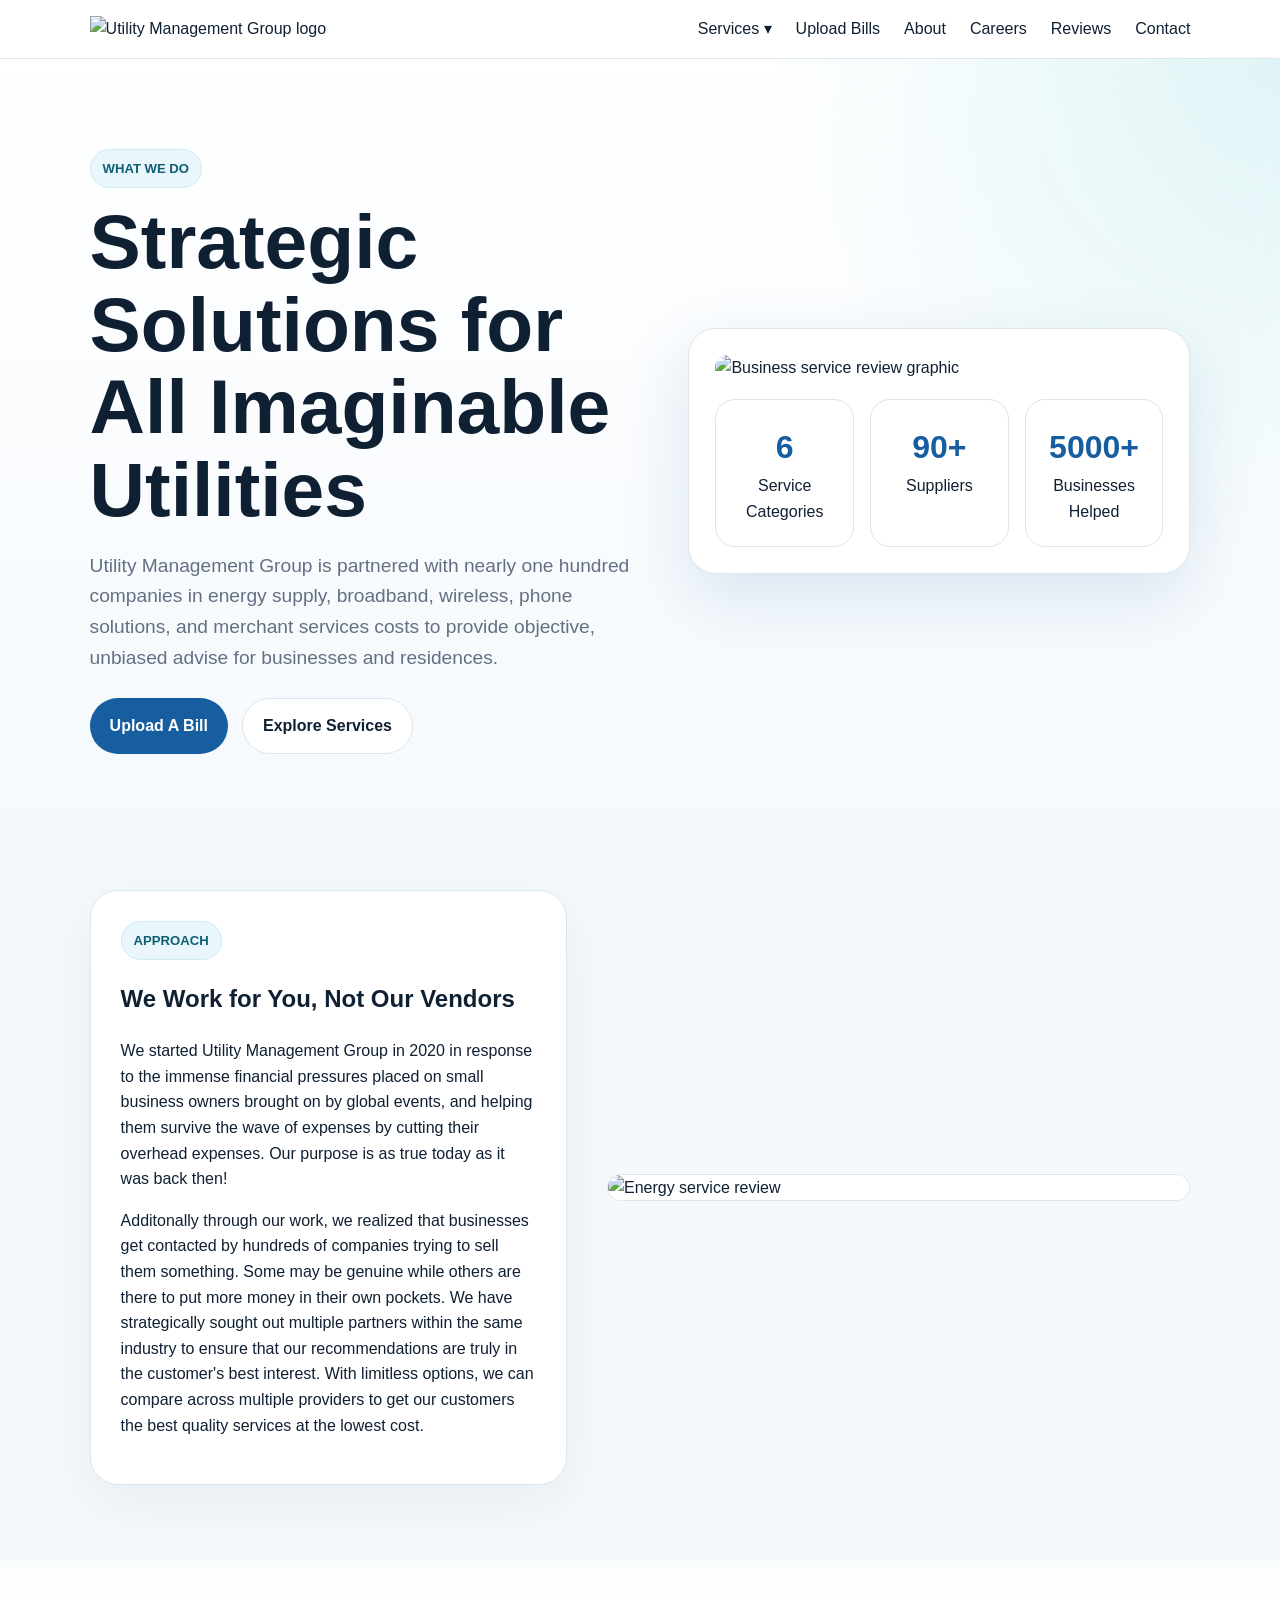
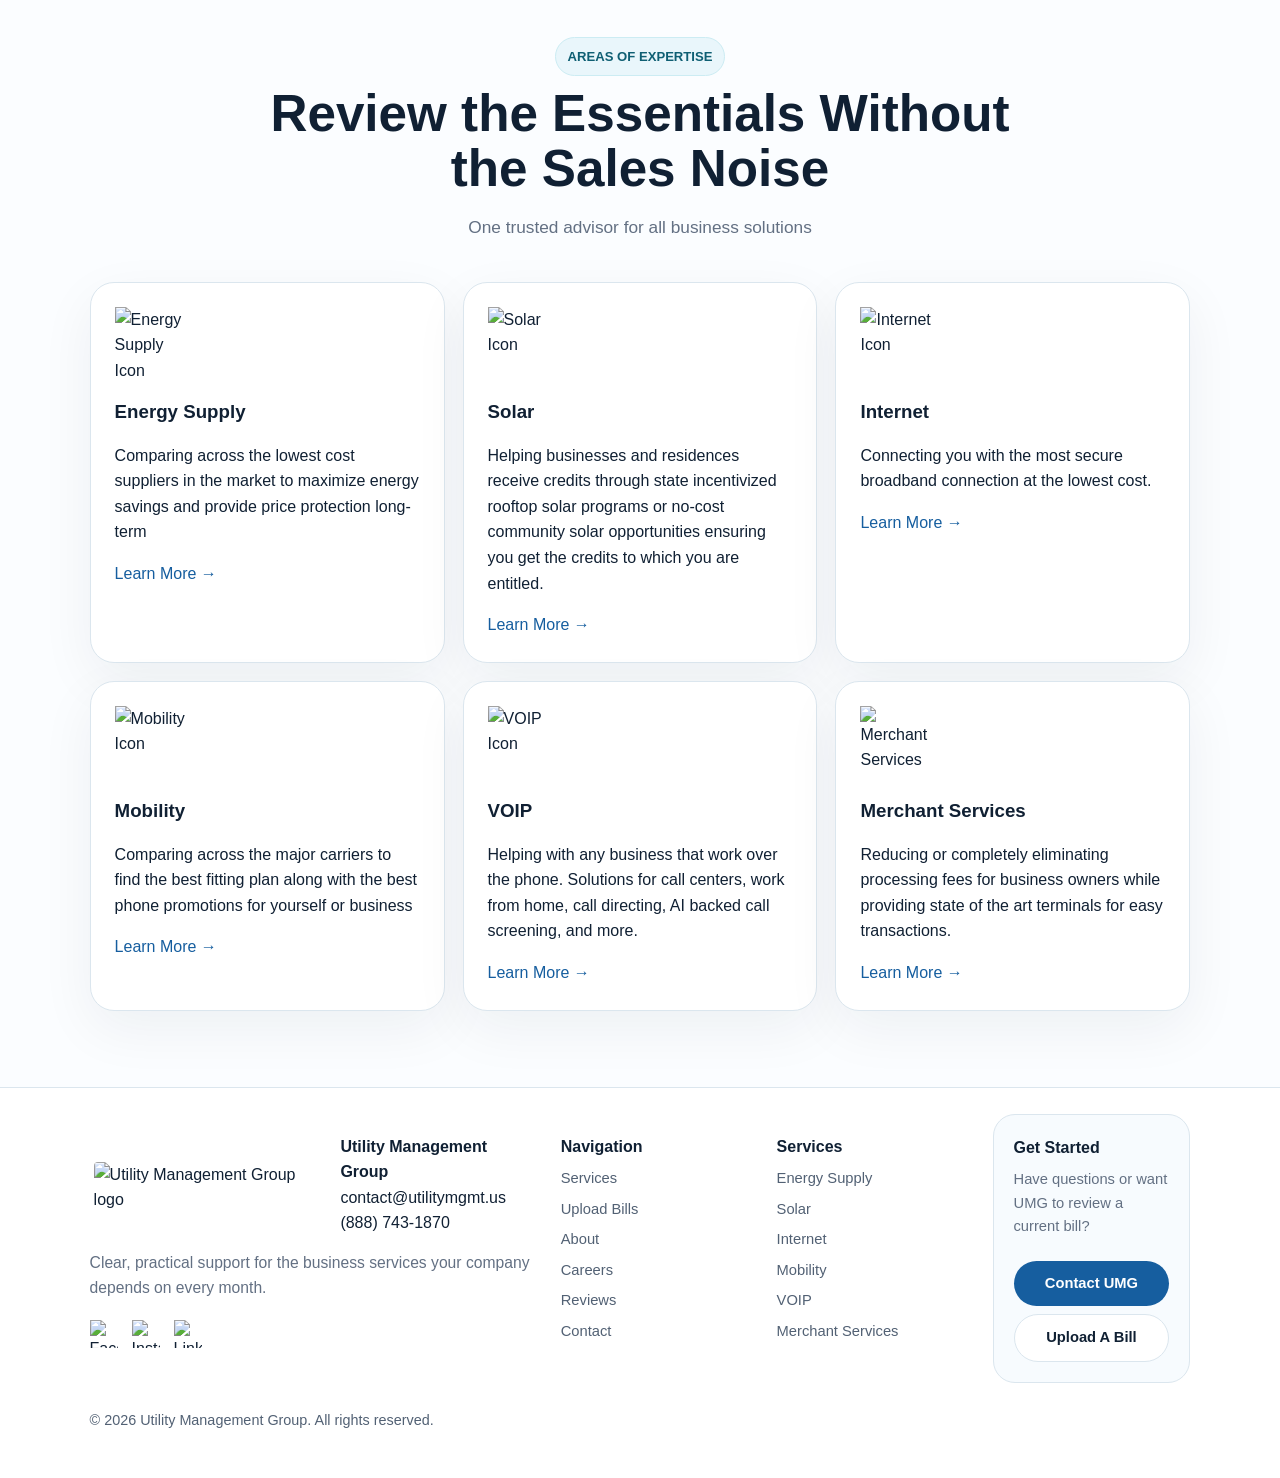
==== commit b88fbebb: "Add files via upload" ====
--- a/index.html
+++ b/index.html
@@ -1,103 +1,44 @@
-<!DOCTYPE html>
-<html data-wf-page="652d6cc20811d0c298c4c90c" data-wf-site="5b92c215aeef7719f1cbf7ce" lang="en" class=" w-mod-js w-mod-ix w-mod-js w-mod-js w-mod-js"><head><meta http-equiv="Content-Type" content="text/html; charset=UTF-8"><style>.wf-force-outline-none[tabindex="-1"]:focus{outline:none;}</style>
-<meta http-equiv="X-UA-Compatible" content="IE=edge">
-<meta name="viewport" content="width=device-width, initial-scale=1.0">
-<title>Utility Management Group</title>
-<meta content="width=device-width, initial-scale=1" name="viewport"><link href="./site8_files/normalize.19632daf1bfcdfa85d479b9b374e2954.css" rel="stylesheet" type="text/css"><link href="./site8_files/components.19632daf1bfcdfa85d479b9b374e2954.css" rel="stylesheet" type="text/css"><link href="./site8_files/energybot.19632daf1bfcdfa85d479b9b374e2954.css" rel="stylesheet" type="text/css"><script async="" src="file://cdn.raygun.io/raygun4js/raygun.min.js"></script><script type="text/javascript" async="" src="./site8_files/array.js.download"></script><script async="" src="file://cdn.raygun.io/raygun4js/raygun.min.js"></script><script type="text/javascript" async="" src="./site8_files/array.js.download"></script><script async="" src="file://cdn.raygun.io/raygun4js/raygun.min.js"></script><script async="" src="file://cdn.raygun.io/raygun4js/raygun.min.js"></script><script type="text/javascript" async="" src="./site8_files/array.js.download"></script><script type="text/javascript" async="" src="./site8_files/array.js.download"></script><script async="" src="./site8_files/analytics.js.download"></script><script async="" src="./site8_files/gtm.js.download"></script><script async="" src="file://cdn.raygun.io/raygun4js/raygun.min.js"></script><script type="text/javascript" async="" src="./site8_files/array(1).js.download"></script><script async="" src="file://cdn.raygun.io/raygun4js/raygun.min.js"></script><script type="text/javascript" async="" src="./site8_files/array(1).js.download"></script><script async="" src="file://cdn.raygun.io/raygun4js/raygun.min.js"></script><script type="text/javascript" async="" src="./site8_files/array(1).js.download"></script><script async="" src="./site8_files/analytics(1).js.download"></script><script async="" src="./site8_files/gtm(1).js.download"></script><script async="" src="file://cdn.raygun.io/raygun4js/raygun.min.js"></script><script type="text/javascript" async="" src="./site8_files/array(1).download"></script><script async="" src="file://cdn.raygun.io/raygun4js/raygun.min.js"></script><script type="text/javascript" async="" src="./site8_files/array(1).download"></script><script async="" src="./site8_files/analytics(1).download"></script><script async="" src="./site8_files/gtm(1).download"></script><script async="" src="./site8_files/raygun.min.js.download"></script><script type="text/javascript" async="" src="./site8_files/array(2).download"></script><script type="text/javascript" async="" src="./site8_files/js"></script><script async="" src="./site8_files/analytics(2).download"></script><script async="" src="./site8_files/gtm(2).download"></script><script type="text/javascript">!function(o,c){var n=c.documentElement,t=" w-mod-";n.className+=t+"js",("ontouchstart"in o||o.DocumentTouch&&c instanceof DocumentTouch)&&(n.className+=t+"touch")}(window,document);</script><link href="Ironwood Marketing_files/butterfly.png" rel="shortcut icon" type="image/x-icon"><link href="Ironwood Marketing_files/butterfly.png" rel="apple-touch-icon"><style> 
-select{
-  -webkit-appearance: none;
-  -moz-appearance: none;
-  appearance: none;
-  }
-  .button-with-icon{
-  pointer-events: none;
-  }
-  input[type="number"]::-webkit-outer-spin-button, 
-  input[type="number"]::-webkit-inner-spin-button {
-    -webkit-appearance: none;
-    margin: 0;
-}
-input[type="number"] {
-    -moz-appearance: textfield;
-}
-</style>
-<link href="./site8_files/ebot-ext.css" rel="stylesheet">
-
-<script type="application/ld+json">
-{
-  "@context": "https://schema.org/",
-  "@type": "WebSite",
-  "name": "EnergyBot",
-  "url": "https://www.utilitymgmt.us",
-  "potentialAction": {
-    "@type": "SearchAction",
-    "target": "{search_term_string}",
-    "query-input": "required name=search_term_string"
-  }
-}
-</script>
-<meta name="facebook-domain-verification" content="7e5bm5gckg0niigq8u5rzspwvgv7vl">
-<script charset="utf-8" src="file:///C:/Users/tyler/OneDrive/Desktop/Recruiting%20Files/Energy%20files/energybot%20-%20Copy/Compare%20Electricity%20Rates_%20Stop%20Overpaying%20For%20Energy_files/vendors~eb-apply-referral-eb-apply-referral~eb-referral-gen-eb-referral-gen~utm-tracking-component-u~7f1507bb-chunk.js.download"></script><script charset="utf-8" src="./site8_files/vendors~utm-tracking-component-utm-tracking-component-chunk.js.download"></script><script charset="utf-8" src="./site8_files/utm-tracking-component-utm-tracking-component-chunk.js.download"></script><script charset="utf-8" src="file:///C:/Users/tyler/OneDrive/Desktop/Recruiting%20Files/Energy%20files/energybot%20-%20Copy/Compare%20Electricity%20Rates_%20Stop%20Overpaying%20For%20Energy_files/vendors~bill-calculator-bill-calculator~eb-apply-referral-eb-apply-referral~eb-average-rate-by-metro~fd80a9b5-chunk.js.download"></script><script charset="utf-8" src="file:///C:/Users/tyler/OneDrive/Desktop/Recruiting%20Files/Energy%20files/energybot%20-%20Copy/Compare%20Electricity%20Rates_%20Stop%20Overpaying%20For%20Energy_files/vendors~bill-calculator-bill-calculator~eb-average-rate-by-metroplex-table-eb-average-rate-by-metrop~1daeb609-chunk.js.download"></script><script charset="utf-8" src="./site8_files/eb-historical-trend-chart-eb-historical-trend-chart-chunk.js.download"></script><script charset="utf-8" src="./site8_files/eb-current-trend-chart-eb-current-trend-chart-chunk.js.download"></script><script charset="utf-8" src="./site8_files/eb-zip-code-input-eb-zip-code-input-chunk.js.download"></script><script type="text/javascript" src="./site8_files/loader.js.download" id="google-charts-load-script"></script><script type="text/javascript" charset="UTF-8" src="./site8_files/loader(1).js.download"></script><link id="load-css-0" rel="stylesheet" type="text/css" href="./site8_files/tooltip.css"><link id="load-css-1" rel="stylesheet" type="text/css" href="./site8_files/util.css"><script type="text/javascript" charset="UTF-8" src="./site8_files/jsapi_compiled_default_module.js.download"></script><script type="text/javascript" charset="UTF-8" src="./site8_files/jsapi_compiled_graphics_module.js.download"></script><script type="text/javascript" charset="UTF-8" src="./site8_files/jsapi_compiled_ui_module.js.download"></script><script type="text/javascript" charset="UTF-8" src="./site8_files/jsapi_compiled_corechart_module.js.download"></script><link rel="stylesheet" type="text/css" href="./site8_files/legacy.min.css"><script charset="utf-8" src="file:///C:/eb-webcomponents/v1/vendors~eb-apply-referral-eb-apply-referral~eb-referral-gen-eb-referral-gen~utm-tracking-component-u~7f1507bb-chunk.js?t=1701118962039"></script><script charset="utf-8" src="file:///C:/eb-webcomponents/v1/vendors~bill-calculator-bill-calculator~eb-apply-referral-eb-apply-referral~eb-average-rate-by-metro~fd80a9b5-chunk.js?t=1701118962039"></script><script charset="utf-8" src="file:///C:/eb-webcomponents/v1/vendors~bill-calculator-bill-calculator~eb-average-rate-by-metroplex-table-eb-average-rate-by-metrop~1daeb609-chunk.js?t=1701118962039"></script><link rel="stylesheet" type="text/css" href="./site8_files/legacy(1).min.css"><link rel="stylesheet" type="text/css" href="./site8_files/legacy(1).min.css">
-<link href="css/bootstrap-4.4.1.css" rel="stylesheet" type="text/css">
-<script charset="utf-8" src="file:///C:/eb-webcomponents/v1/vendors~eb-apply-referral-eb-apply-referral~eb-referral-gen-eb-referral-gen~utm-tracking-component-u~7f1507bb-chunk.js?t=1701118962039"></script><script charset="utf-8" src="file:///C:/eb-webcomponents/v1/vendors~bill-calculator-bill-calculator~eb-apply-referral-eb-apply-referral~eb-average-rate-by-metro~fd80a9b5-chunk.js?t=1701118962039"></script><script charset="utf-8" src="file:///C:/eb-webcomponents/v1/vendors~bill-calculator-bill-calculator~eb-average-rate-by-metroplex-table-eb-average-rate-by-metrop~1daeb609-chunk.js?t=1701118962039"></script><script charset="utf-8" src="file:///C:/eb-webcomponents/v1/vendors~eb-apply-referral-eb-apply-referral~eb-referral-gen-eb-referral-gen~utm-tracking-component-u~7f1507bb-chunk.js?t=1701118962039"></script><script charset="utf-8" src="file:///C:/eb-webcomponents/v1/vendors~bill-calculator-bill-calculator~eb-apply-referral-eb-apply-referral~eb-average-rate-by-metro~fd80a9b5-chunk.js?t=1701118962039"></script><script charset="utf-8" src="file:///C:/eb-webcomponents/v1/vendors~bill-calculator-bill-calculator~eb-average-rate-by-metroplex-table-eb-average-rate-by-metrop~1daeb609-chunk.js?t=1701118962039"></script></head><body><div id="main-nav" data-animation="default" data-collapse="medium" data-duration="400" data-easing="ease" data-easing2="ease" role="banner" class="main-mega-menu w-nav"><div class="mega-menu-container"><a href="http://www.utilitymgmt.us" class="eb-brand w-nav-brand w--current"><img src="./site8_files/umg.png" alt="EnergyBot logo" class="eb-logo"></a><nav role="navigation" class="nav-menu-container w-nav-menu"><div class="nav-menu-container-wrapper"><div class="mega-menu-list-button-wrapper"><ul role="list" class="mega-menu-link-list w-list-unstyled"><li class="eb-mega-menu-list-item"><div data-hover="false" data-delay="0" data-w-id="28904c33-8178-3a20-f9d2-bd08d46de153" class="mega-menu-link-list-wrapper w-dropdown" style=""><div class="mega-menu-link-list-toggle w-dropdown-toggle" aria-controls="w-dropdown-list-0" aria-haspopup="menu" aria-expanded="false" role="button" tabindex="0"><a href="#about" class="eb-small-text-link"><div>About Us</div></a></div><nav class="mega-menu-dropdown w-dropdown-list" id="w-dropdown-list-0" aria-labelledby="w-dropdown-toggle-0"><div class="mega-menu-dropdown-grid"><div id="w-node-_28904c33-8178-3a20-f9d2-bd08d46de15a-d46de14a" class="mega-menu-dropdown-container"><div id="w-node-_28904c33-8178-3a20-f9d2-bd08d46de1a4-d46de14a" class="mega-menu-content-block-overlay"></div></div></nav></div></li><li class="eb-mega-menu-list-item"><div data-hover="false" data-delay="0" data-w-id="28904c33-8178-3a20-f9d2-bd08d46de153" class="mega-menu-link-list-wrapper w-dropdown" style=""><div class="mega-menu-link-list-toggle w-dropdown-toggle" aria-controls="w-dropdown-list-0" aria-haspopup="menu" aria-expanded="false" role="button" tabindex="0"><div><a href="#availability" class="eb-small-text-link">Availability</a></div></div><nav class="mega-menu-dropdown w-dropdown-list" id="w-dropdown-list-0" aria-labelledby="w-dropdown-toggle-0"><div class="mega-menu-dropdown-grid"><div id="w-node-_28904c33-8178-3a20-f9d2-bd08d46de15a-d46de14a" class="mega-menu-dropdown-container"><div id="w-node-_28904c33-8178-3a20-f9d2-bd08d46de1a4-d46de14a" class="mega-menu-content-block-overlay"></div></div></nav></div></li><li class="eb-mega-menu-list-item"><div data-hover="false" data-delay="0" data-w-id="28904c33-8178-3a20-f9d2-bd08d46de1a9" class="mega-menu-link-list-wrapper w-dropdown"><div class="mega-menu-link-list-toggle w-dropdown-toggle" aria-controls="w-dropdown-list-1" aria-haspopup="menu" aria-expanded="false" role="button" tabindex="0"><a href="#suppliers" class="eb-small-text-link"><div>Suppliers</div></a></div><nav class="mega-menu-dropdown w-dropdown-list" id="w-dropdown-list-1" aria-labelledby="w-dropdown-toggle-1"><div class="mega-menu-dropdown-grid"><div id="w-node-_28904c33-8178-3a20-f9d2-bd08d46de1b0-d46de14a" class="mega-menu-dropdown-container cc-mobile"></div><div id="w-node-_28904c33-8178-3a20-f9d2-bd08d46de1cb-d46de14a" class="mega-menu-content-block-overlay"></div></div></nav></div></li></ul><div class="mega-menu-cta-wrapper"><div class="eb-mega-menu-bottom-links-container display-none"><div class="eb-mega-menu-bottom-links"><h5 class="eb-text-link eb-mega-menu-dropdown-item">About Us</h5><h5 class="eb-text-link eb-mega-menu-dropdown-item">Blog</h5></div></div><div class="button-container"><a href="./rates.html" class="eb-button mega-menu-button w-button">Get Started</a></div></div></div></div></nav><div class="eb-menu-button w-nav-button" style="-webkit-user-select: text;" aria-label="menu" role="button" tabindex="0" aria-controls="w-nav-overlay-0" aria-haspopup="menu" aria-expanded="false"><div class="hamburger-div"><div class="eb-icon-line black-icon-line" data-ix="navbar-menu-icon-move"></div><div class="eb-icon-line black-icon-line" data-ix="hide-when-nav-opens"></div><div class="eb-icon-line black-icon-line" data-ix="nav-menu-line-move-2"></div></div></div></div><div class="w-nav-overlay" data-wf-ignore="" id="w-nav-overlay-0"></div></div><div class="eb-hero-section home-hero-section"><div class="eb-section-container"><div class="eb-lp-hero-container max-width-520" >
-
-
-	
-	<div><h1 class="heading-3">Utility Management Group</h1><p class="eb-sub-header">Your experts in helping you cut and manage the cost of your business's or home's electric and gas utilities</p></div><div class="eb-html-zip-code w-embed"><eb-zip-code-input><style>#eb-zip-code-input-container{height:100%;width:100%;display:flex;align-items:center;justify-content:space-between}#eb-zip-code-input-field{width:100%;max-width:unset}#eb-zip-code-submit-button{white-space:nowrap}@media (max-width:767px){#eb-zip-code-submit-button{padding:14px 20px}}@media (min-width:768px){#eb-zip-code-submit-button{padding:18px 32px}}input[type=number]::-webkit-inner-spin-button,input[type=number]::-webkit-outer-spin-button{-webkit-appearance:none}input[type=number]{-moz-appearance:textfield}</style><div id="eb-zip-code-input-container"><input type="tel" class="eb-text-field cta-field w-input" placeholder="Zip Code" id="eb-zip-code-input-field" pattern="[0-9-]*" maxlength="10" required=""> <a href="./rates.html" class="eb-button hero-button w-button" id="eb-zip-code-submit-button">Get Started</a></div></eb-zip-code-input></div></div></div></div><section id="about">&nbsp;</section>
-	
-	
-	<div class="eb-section" ><div class="eb-section-container"><div class="eb-section-container-content"><h2>Welcome to Utility Management Group</h2><p class="eb-sub-header">You have the power, not your utility company</p></div></div><div class="eb-section-container small-gap"><div class="eb-html-embed-2 w-embed"><img src="./site8_files/word-image-19.jpeg" alt="">
-                          <eb-historical-trend-chart><template shadowrootmode="open"><style>#historical-trend-container{width:100%;min-width:250px;height:100%;min-height:100px;max-height:400px;display:inline-block}#historical-trend-container #histogram-container{height:100%}</style></template></eb-historical-trend-chart></div><div class="eb-html-embed-2 w-embed">
-                            <h3><p>If your business or home is situated in a <a href="#availability">deregulated energy market</a>, your electric and gas supply now works independently of your utility company. What this means is that if a consumer does not choose a dedicated supplier for their utility bill, they are left on what's called the utilty default rate, aka price-to-compare rate. This rate is subject to massive market fluctuations and can expose a business to great instabilty in some businesses's and homes's largest expenses.&nbsp;<br><br>
-                            Utility Management Group helps businesses be strategic in handling their energy supply by providing access to the most reputable suppliers in the country and negotiating rates on your behalf.&nbsp; Don't leave it up to chance; talk with one of our energy advisors to set things right.</p></h3>
-  <eb-current-trend-chart><style>.trend-cell>div>div{display:flex;flex-direction:row;align-items:center}.eb-widget-table-row{text-align:left}.eb-table-container>*{width:100%}</style><div class="eb-widget-container"><div class="eb-table-container"></div></div></eb-current-trend-chart></div></div><div class="eb-section-container"><div class="eb-section-container-content"></div></div><section id="availability"></div>
-	</section>
-<div class="eb-section gray-section"><div class="eb-section-container">
-	<div class="eb-section-container-content"><h2>UMG Can Assist in Any Deregulated State</h2>
-	</div></div>
-	<center><div class="eb-section-container small-gap"><div class="eb-html-embed-2 w-embed"><img src="John Smith Independent Energy Broker_files/map.png" width="800px" alt="">
-	</div></div></center>
-</div></div>
-	<section id="suppliers"></section>
-	<div class="eb-section"><div class="eb-section-container">
-		<center>
-		  <div class="rows">
-			<div class="col-lg-6">
-			  <div class="eb-section"><div class="eb-section-container"><div class="eb-section-container-content"><h2>Proudly Partnered with Over 90 Energy Suppliers</h2><p class="eb-sub-header">Providing customers with the best prices on their energy, saving them thousands of dollars every year on their energy bills. When working with us, you get access to top energy suppliers including:</p></div></div></div>
-		    <div class="col-lg-6"><iframe width="400" height="700" align="middle" src="supplier.html" title="Suppliers" frameborder="0" allow="accelerometer; autoplay; clipboard-write; encrypted-media; gyroscope; picture-in-picture" allowfullscreen></iframe></div>
-	    </div>
-	  </center>
-		</div></div>
-	<div class="eb-2021-footer"><div class="eb-footer-container"><div class="eb-div-flex-ac-jsb v-mobile"><a href="https://www.utilitymgmt.us" aria-label="EnergyBot" class="eb-brand w-nav-brand w--current"><img src="./site8_files/umg.png" alt="EnergyBot logo" loading="lazy" class="eb-logo"></a><div class="eb-div-flex-ac-jl mt-3-mobile"><a href="tel:(888)743-1870" class="eb-link-block mr-10 w-inline-block"><a href="mailto:contact@utilitymgmt.us" class="eb-link-block w-inline-block"><img src="./site8_files/email-icon-blue.svg" alt="up icon" class="eb-icon-24"><div class="eb-small-text-link">contact@utilitymgmt.us</div></a></div></div><div class="eb-main-footer-div"><div class="eb-footer-div"><h4 class="footer-h4">Navigation&nbsp;</h4>
-	  <a href="#about" class="eb-small-text-link">About Us</a><a href="#availability" class="eb-small-text-link">Availability</a><a href="#suppliers" class="eb-small-text-link">Suppliers</a></div><div class="eb-footer-div"><h4 class="footer-h4">National Grid</h4>
-	    <a href="https://www.nationalgridus.com/media/pdfs/billing-payments/electric-rates/ma/commtable.pdf" target="_blank" class="eb-small-text-link">S&amp;M Commercial MA</a><a href="https://www.nationalgridus.com/media/pdfs/billing-payments/electric-rates/ma/indtable.pdf" target="_blank" class="eb-small-text-link">Industrial MA</a><a href="https://www.nationalgridus.com/media/pdfs/billing-payments/electric-rates/ma/resitable.pdf" target="_blank" class="eb-small-text-link">Residential MA&nbsp;</a></div><div class="eb-footer-div"><h4 class="footer-h4">Eversource</h4>
-	      <a href="https://www.eversource.com/content/business/account-billing/manage-bill/about-your-bill/rates-tariffs/electric-supply-rates" target="_blank" class="eb-small-text-link">Commercial &amp; Industrial&nbsp; &nbsp;</a><a href="https://www.eversource.com/content/residential/account-billing/manage-bill/about-your-bill/rates-tariffs/electric-supply-rates" target="_blank" class="eb-small-text-link">Residential</a></div><div class="eb-footer-div"><h4 class="footer-h4">Unitil</h4><a href="https://unitil.com/sites/default/files/2024-01/MA-Commercial-Electric-Rates.pdf" target="_blank" class="eb-small-text-link">Commercial & Industrial MA</a><a href="https://unitil.com/sites/default/files/2024-01/NH-Commercial-Electric-Rates.pdf" target="_blank" class="eb-small-text-link">Commercial &amp; Industrial NH</a><a href="https://unitil.com/sites/default/files/2024-01/MA-Residential-Electric-Rates.pdf" target="_blank" class="eb-small-text-link">Residential MA</a><a href="https://unitil.com/sites/default/files/2024-01/NH-Residential-Electric-Rates.pdf" target="_blank" class="eb-small-text-link">Residential NH</a></div><div class="eb-footer-div"><h4 class="footer-h4">Central Maine Power&nbsp;</h4>
-	        <a href="https://www.maine.gov/mpuc/regulated-utilities/electricity/standard-offer-rates/cmp" target="_blank" class="eb-small-text-link">Res and Small Commercial</a><a href="https://www.maine.gov/mpuc/regulated-utilities/electricity/standard-offer-rates/cmp-medium" target="_blank" class="eb-small-text-link">Medium Commercial</a><a href="https://www.maine.gov/mpuc/regulated-utilities/electricity/standard-offer-rates/cmp-large" target="_blank" class="eb-small-text-link">Large Commercial</a></div><div class="eb-footer-div"><h4 class="footer-h4">Bangor Hydro District (Versant)</h4>
-	        <a href="https://www.maine.gov/mpuc/regulated-utilities/electricity/standard-offer-rates/bhd" target="_blank" class="eb-small-text-link">Res and Small Commercial</a><a href="https://www.maine.gov/mpuc/regulated-utilities/electricity/standard-offer-rates/bhd-medium" target="_blank" class="eb-small-text-link">Medium Commercial</a><a href="https://www.maine.gov/mpuc/regulated-utilities/electricity/standard-offer-rates/mpd-large" target="_blank" class="eb-small-text-link">Large Commercial</a></div><div class="eb-footer-div"><h4 class="footer-h4">Maine Public District (Versant)</h4>
-	        <a href="https://www.maine.gov/mpuc/regulated-utilities/electricity/standard-offer-rates/mpd-medium" target="_blank" class="eb-small-text-link">Res and Small Commercial</a><a href="https://www.maine.gov/mpuc/regulated-utilities/electricity/standard-offer-rates/bhd-medium" target="_blank" class="eb-small-text-link">Medium Commercial</a><a href="https://www.maine.gov/mpuc/regulated-utilities/electricity/standard-offer-rates/bhd-large" target="_blank" class="eb-small-text-link">Large Commercial</a></div><div class="eb-footer-div"><h4 class="footer-h4">Liberty</h4><a href="https://new-hampshire.libertyutilities.com/uploads/2025-07%20Summary%20of%20Rates%20for%20Electricity%20Delivery%20Service%20.pdf"  target="_blank" class="eb-small-text-link">New Hampshire</a></div></div><div class="eb-div-flex-at-jsb wrap"><p class="eb-small-copy _2021-footer">Copyright © 2026 Utility Management Group • All rights reserved.<span class="text-opacity-50"></span><span class="text-opacity-50"></span></p></div><div class="eb-div-flex-at-jl"></div><div class="div-block-136"><div class="eb-div-flex-ac-jsb wrap"><div class="eb-div-flex-ac mt-5-mobile"><a href="https://www.facebook.com/profile.php?id=100092838354557" target="_blank" class="eb-social-link w-inline-block"><img src="./site8_files/Facebook-icon.svg" alt="Facebook Icon" loading="lazy" class="eb-icon-24"></a></a><a href="https://www.instagram.com/utilitymanagement/" target="_blank" class="eb-social-link w-inline-block"><img src="./site8_files/Instagram-icon.svg" alt="Instagram Icon" loading="lazy" class="eb-icon-24"></a><a href="https://www.linkedin.com/company/utility-management-group-energy/" target="_blank" class="eb-social-link w-inline-block"><img src="./site8_files/LinkedIn-icon.svg" alt="LinkedIn Icon" loading="lazy" class="eb-icon-24"></a></div></div></div></div></div><script type="text/javascript" src="./site8_files/recorder-v2.js.download"></script><script src="./site8_files/jquery-3.5.1.min.dc5e7f18c8.js.download" type="text/javascript" integrity="sha256-9/aliU8dGd2tb6OSsuzixeV4y/faTqgFtohetphbbj0=" crossorigin="anonymous"></script><script src="./site8_files/energybot.19632daf1bfcdfa85d479b9b374e2954.js.download" type="text/javascript"></script><!--  Google Tag Manager (noscript)  -->
-<noscript><iframe src="https://www.googletagmanager.com/ns.html?id=GTM-PG5PLZ7" height="0" width="0" style="display:none;visibility:hidden"></iframe></noscript>
-<!--  End Google Tag Manager (noscript)  -->
-<script src="./site8_files/eb-webcomponents.bundle.19632daf1bfcdfa85d479b9b374e2954.js.download"></script> <script type="text/javascript" id="" src="./site8_files/js(1)"></script><script type="text/javascript" id="">!function(l,a){var h,f,g,m;a.__SV||(window.posthog=a,a._i=[],a.init=function(p,n,d){function q(e,b){var k=b.split(".");2==k.length&&(e=e[k[0]],b=k[1]);e[b]=function(){e.push([b].concat(Array.prototype.slice.call(arguments,0)))}}(g=l.createElement("script")).type="text/javascript";g.async=!0;g.src=n.api_host+"/static/array.js";(m=l.getElementsByTagName("script")[0]).parentNode.insertBefore(g,m);var c=a;void 0!==d?c=a[d]=[]:d="posthog";c.people=c.people||[];c.toString=function(e){var b="posthog";return"posthog"!==
-d&&(b+="."+d),e||(b+=" (stub)"),b};c.people.toString=function(){return c.toString(1)+".people (stub)"};h="capture identify alias people.set people.set_once set_config register register_once unregister opt_out_capturing has_opted_out_capturing opt_in_capturing reset isFeatureEnabled onFeatureFlags".split(" ");for(f=0;f<h.length;f++)q(c,h[f]);a._i.push([p,n,d])},a.__SV=1)}(document,window.posthog||[]);
-posthog.init("phc_4zwrWWaQxgDE8uvpMXqT5dw9OG254aQCtB9sxLD5Q0q",{api_host:"https://app.posthog.com",session_recording:{maskAllInputs:!1}});</script>
-	<script type="text/javascript" id="" src="./site8_files/js(2)"></script><script type="text/javascript" id="">!function(l,a){var h,f,g,m;a.__SV||(window.posthog=a,a._i=[],a.init=function(p,n,d){function q(e,b){var k=b.split(".");2==k.length&&(e=e[k[0]],b=k[1]);e[b]=function(){e.push([b].concat(Array.prototype.slice.call(arguments,0)))}}(g=l.createElement("script")).type="text/javascript";g.async=!0;g.src=n.api_host+"/static/array.js";(m=l.getElementsByTagName("script")[0]).parentNode.insertBefore(g,m);var c=a;void 0!==d?c=a[d]=[]:d="posthog";c.people=c.people||[];c.toString=function(e){var b="posthog";return"posthog"!==
-d&&(b+="."+d),e||(b+=" (stub)"),b};c.people.toString=function(){return c.toString(1)+".people (stub)"};h="capture identify alias people.set people.set_once set_config register register_once unregister opt_out_capturing has_opted_out_capturing opt_in_capturing reset isFeatureEnabled onFeatureFlags".split(" ");for(f=0;f<h.length;f++)q(c,h[f]);a._i.push([p,n,d])},a.__SV=1)}(document,window.posthog||[]);
-posthog.init("phc_4zwrWWaQxgDE8uvpMXqT5dw9OG254aQCtB9sxLD5Q0q",{api_host:"https://app.posthog.com",session_recording:{maskAllInputs:!1}});</script>
-<script type="text/javascript" id="">document.addEventListener("eb.ui.event",function(a){if(window.posthog)try{a.detail.action&&"AssignedId"===a.detail.action?(window.posthog.identify(a.detail.data.id),!0===a.detail.data.created_now&&window.posthog.capture("Assigned ID")):a.detail&&window.posthog.capture(a.detail.action,a.detail.data)}catch(b){console.log(b)}});</script><script type="text/javascript" id="">!function(a,g,h,l,b,c,e,f){a.RaygunObject=b;a[b]=a[b]||function(){(a[b].o=a[b].o||[]).push(arguments)};c=g.createElement(h);e=g.getElementsByTagName(h)[0];c.async=1;c.src=l;e.parentNode.insertBefore(c,e);f=a.onerror;a.onerror=function(k,m,n,p,d){f&&f(k,m,n,p,d);d||(d=Error(k));a[b].q=a[b].q||[];a[b].q.push({e:d})}}(window,document,"script","//cdn.raygun.io/raygun4js/raygun.min.js","rg4js");</script>
-<script type="text/javascript" id="">rg4js("apiKey","NB6si6KCXZqHNyGWXxRjg");rg4js("enablePulse",!0);</script>
-<script type="text/javascript" id="">document.addEventListener("eb.ui.event",function(a){if(window.posthog)try{a.detail.action&&"AssignedId"===a.detail.action?(window.posthog.identify(a.detail.data.id),!0===a.detail.data.created_now&&window.posthog.capture("Assigned ID")):a.detail&&window.posthog.capture(a.detail.action,a.detail.data)}catch(b){console.log(b)}});</script><script type="text/javascript" id="">!function(a,g,h,l,b,c,e,f){a.RaygunObject=b;a[b]=a[b]||function(){(a[b].o=a[b].o||[]).push(arguments)};c=g.createElement(h);e=g.getElementsByTagName(h)[0];c.async=1;c.src=l;e.parentNode.insertBefore(c,e);f=a.onerror;a.onerror=function(k,m,n,p,d){f&&f(k,m,n,p,d);d||(d=Error(k));a[b].q=a[b].q||[];a[b].q.push({e:d})}}(window,document,"script","//cdn.raygun.io/raygun4js/raygun.min.js","rg4js");</script>
-<script type="text/javascript" id="">rg4js("apiKey","NB6si6KCXZqHNyGWXxRjg");rg4js("enablePulse",!0);</script>
-    <script type="text/javascript" id="">window.dataLayer=window.dataLayer||[];function gtag(){dataLayer.push(arguments)}gtag("js",new Date);gtag("config","G-BF2217XHH6");</script>
-	<script type="text/javascript" id="" src="./site8_files/js(3)"></script><script type="text/javascript" id="">!function(l,a){var h,f,g,m;a.__SV||(window.posthog=a,a._i=[],a.init=function(p,n,d){function q(e,b){var k=b.split(".");2==k.length&&(e=e[k[0]],b=k[1]);e[b]=function(){e.push([b].concat(Array.prototype.slice.call(arguments,0)))}}(g=l.createElement("script")).type="text/javascript";g.async=!0;g.src=n.api_host+"/static/array.js";(m=l.getElementsByTagName("script")[0]).parentNode.insertBefore(g,m);var c=a;void 0!==d?c=a[d]=[]:d="posthog";c.people=c.people||[];c.toString=function(e){var b="posthog";return"posthog"!==
-d&&(b+="."+d),e||(b+=" (stub)"),b};c.people.toString=function(){return c.toString(1)+".people (stub)"};h="capture identify alias people.set people.set_once set_config register register_once unregister opt_out_capturing has_opted_out_capturing opt_in_capturing reset isFeatureEnabled onFeatureFlags".split(" ");for(f=0;f<h.length;f++)q(c,h[f]);a._i.push([p,n,d])},a.__SV=1)}(document,window.posthog||[]);
-posthog.init("phc_4zwrWWaQxgDE8uvpMXqT5dw9OG254aQCtB9sxLD5Q0q",{api_host:"https://app.posthog.com",session_recording:{maskAllInputs:!1}});</script>
-<script type="text/javascript" id="">document.addEventListener("eb.ui.event",function(a){if(window.posthog)try{a.detail.action&&"AssignedId"===a.detail.action?(window.posthog.identify(a.detail.data.id),!0===a.detail.data.created_now&&window.posthog.capture("Assigned ID")):a.detail&&window.posthog.capture(a.detail.action,a.detail.data)}catch(b){console.log(b)}});</script><script type="text/javascript" id="">!function(a,g,h,l,b,c,e,f){a.RaygunObject=b;a[b]=a[b]||function(){(a[b].o=a[b].o||[]).push(arguments)};c=g.createElement(h);e=g.getElementsByTagName(h)[0];c.async=1;c.src=l;e.parentNode.insertBefore(c,e);f=a.onerror;a.onerror=function(k,m,n,p,d){f&&f(k,m,n,p,d);d||(d=Error(k));a[b].q=a[b].q||[];a[b].q.push({e:d})}}(window,document,"script","//cdn.raygun.io/raygun4js/raygun.min.js","rg4js");</script>
-<script type="text/javascript" id="">rg4js("apiKey","NB6si6KCXZqHNyGWXxRjg");rg4js("enablePulse",!0);</script>
-    <script type="text/javascript" id="">window.dataLayer=window.dataLayer||[];function gtag(){dataLayer.push(arguments)}gtag("js",new Date);gtag("config","G-BF2217XHH6");</script>
-    <script type="text/javascript" id="">window.dataLayer=window.dataLayer||[];function gtag(){dataLayer.push(arguments)}gtag("js",new Date);gtag("config","G-BF2217XHH6");</script> <script type="text/javascript" id="" src="./site8_files/js(4)"></script><script type="text/javascript" id="">!function(l,a){var h,f,g,m;a.__SV||(window.posthog=a,a._i=[],a.init=function(p,n,d){function q(e,b){var k=b.split(".");2==k.length&&(e=e[k[0]],b=k[1]);e[b]=function(){e.push([b].concat(Array.prototype.slice.call(arguments,0)))}}(g=l.createElement("script")).type="text/javascript";g.async=!0;g.src=n.api_host+"/static/array.js";(m=l.getElementsByTagName("script")[0]).parentNode.insertBefore(g,m);var c=a;void 0!==d?c=a[d]=[]:d="posthog";c.people=c.people||[];c.toString=function(e){var b="posthog";return"posthog"!==
-d&&(b+="."+d),e||(b+=" (stub)"),b};c.people.toString=function(){return c.toString(1)+".people (stub)"};h="capture identify alias people.set people.set_once set_config register register_once unregister opt_out_capturing has_opted_out_capturing opt_in_capturing reset isFeatureEnabled onFeatureFlags".split(" ");for(f=0;f<h.length;f++)q(c,h[f]);a._i.push([p,n,d])},a.__SV=1)}(document,window.posthog||[]);
-posthog.init("phc_4zwrWWaQxgDE8uvpMXqT5dw9OG254aQCtB9sxLD5Q0q",{api_host:"https://app.posthog.com",session_recording:{maskAllInputs:!1}});</script>
-<script type="text/javascript" id="">document.addEventListener("eb.ui.event",function(a){if(window.posthog)try{a.detail.action&&"AssignedId"===a.detail.action?(window.posthog.identify(a.detail.data.id),!0===a.detail.data.created_now&&window.posthog.capture("Assigned ID")):a.detail&&window.posthog.capture(a.detail.action,a.detail.data)}catch(b){console.log(b)}});</script><script type="text/javascript" id="">!function(a,g,h,l,b,c,e,f){a.RaygunObject=b;a[b]=a[b]||function(){(a[b].o=a[b].o||[]).push(arguments)};c=g.createElement(h);e=g.getElementsByTagName(h)[0];c.async=1;c.src=l;e.parentNode.insertBefore(c,e);f=a.onerror;a.onerror=function(k,m,n,p,d){f&&f(k,m,n,p,d);d||(d=Error(k));a[b].q=a[b].q||[];a[b].q.push({e:d})}}(window,document,"script","//cdn.raygun.io/raygun4js/raygun.min.js","rg4js");</script>
-<script type="text/javascript" id="">rg4js("apiKey","NB6si6KCXZqHNyGWXxRjg");rg4js("enablePulse",!0);</script>
-    <script type="text/javascript" id="">window.dataLayer=window.dataLayer||[];function gtag(){dataLayer.push(arguments)}gtag("js",new Date);gtag("config","G-BF2217XHH6");</script></body></html>
-
+<!DOCTYPE html>
+
+<html lang="en"><head><meta charset="utf-8"/><meta content="width=device-width, initial-scale=1" name="viewport"/><title>Utility Management Group</title><link href="styles.css" rel="stylesheet"/></head><body><div aria-hidden="true" class="page-loader"><div class="loader-wheel"></div></div><script>document.addEventListener('DOMContentLoaded',function(){document.body.classList.add('page-ready');document.querySelectorAll('a[href]').forEach(function(a){var href=a.getAttribute('href');if(!href||href.startsWith('#')||href.startsWith('mailto:')||href.startsWith('tel:')||a.target==='_blank')return;a.addEventListener('click',function(e){if(e.metaKey||e.ctrlKey||e.shiftKey||e.altKey)return;document.body.classList.remove('page-ready');document.body.classList.add('page-leaving');});});});</script><header class="nav"><a class="brand" href="index.html"><img alt="Utility Management Group logo" src="assets/umg-logo.png"/></a><button aria-controls="mainNav" aria-expanded="false" aria-label="Open Menu" class="menu-toggle" type="button">☰</button><nav class="nav-links" id="mainNav"><div class="dropdown"><button class="dropbtn" type="button">Services ▾</button><div class="dropdown-menu"><a href="energy.html">Energy Supply</a><a href="solar.html">Solar</a><a href="internet.html">Internet</a><a href="mobility.html">Mobility</a><a href="voip.html">VOIP</a><a href="merchant-services.html">Merchant Services</a></div></div><a href="upload-bills.html">Upload Bills</a><a href="index.html#about">About</a><a href="careers.html">Careers</a><a href="reviews.html">Reviews</a><a href="contact.html">Contact</a></nav></header><main><section class="hero"><div class="hero-grid"><div><span class="pill">WHAT WE DO</span><h1>Strategic Solutions for All Imaginable Utilities</h1><p>Utility Management Group is partnered with nearly one hundred companies in energy supply, broadband, wireless, phone solutions, and merchant services costs to provide objective, unbiased advise for businesses and residences.</p><div class="btn-row"><a class="btn" href="upload-bills.html">Upload A Bill</a><a class="btn secondary" href="#services">Explore Services</a></div></div><div class="hero-card"><img alt="Business service review graphic" src="assets/business-help.png"/><div class="stats" style="margin-top:18px"><div class="stat"><strong>6</strong><br/>Service Categories</div><div class="stat"><strong>90+</strong><br/>Suppliers</div><div class="stat"><strong>5000+</strong><br/>Businesses Helped</div></div></div></div></section><section class="proof" id="about"><div class="split"><div class="panel"><span class="pill">APPROACH</span><h2>We Work for You, Not Our Vendors</h2><p>We started Utility Management Group in 2020 in response to the immense financial pressures placed on small business owners brought on by global events, and helping them survive the wave of expenses by cutting their overhead expenses. Our purpose is as true today as it was back then!</p><p>Additonally through our work, we realized that businesses get contacted by hundreds of companies trying to sell them something. Some may be genuine while others are there to put more money in their own pockets.  We have strategically sought out multiple partners within the same industry to ensure that our recommendations are truly in the customer's best interest.  With limitless options, we can compare across multiple providers to get our customers the best quality services at the lowest cost.</p></div><div class="white-image"><img alt="Energy service review" src="assets/energy-about.png"/></div></div></section><section id="services"><div class="section-heading"><span class="pill">AREAS OF EXPERTISE</span><h2>Review the Essentials Without the Sales Noise</h2><p>One trusted advisor for all business solutions</p></div><div class="service-grid six-services"><article class="service-card"><img alt="Energy Supply Icon" class="service-icon-img" src="assets/supply.png"/><h3>Energy Supply</h3><p>Comparing across the lowest cost suppliers in the market to maximize energy savings and provide price protection long-term</p><a href="energy.html">Learn More →</a></article><article class="service-card"><img alt="Solar Icon" class="service-icon-img" src="assets/sol.png"/><h3>Solar</h3><p>Helping businesses and residences receive credits through state incentivized rooftop solar programs or no-cost community solar opportunities ensuring you get the credits to which you are entitled.</p><a href="solar.html">Learn More →</a></article><article class="service-card"><img alt="Internet Icon" class="service-icon-img" src="assets/web.png"/><h3>Internet</h3><p>Connecting you with the most secure broadband connection at the lowest cost.</p><a href="internet.html">Learn More →</a></article><article class="service-card"><img alt="Mobility Icon" class="service-icon-img" src="assets/wireless.png"/><h3>Mobility</h3><p>Comparing across the major carriers to find the best fitting plan along with the best phone promotions for yourself or business</p><a href="mobility.html">Learn More →</a></article><article class="service-card"><img alt="VOIP Icon" class="service-icon-img" src="assets/voip1.png"/><h3>VOIP</h3><p>Helping with any business that work over the phone. Solutions for call centers, work from home, call directing, AI backed call screening, and more.</p><a href="voip.html">Learn More →</a></article><article class="service-card"><img alt="Merchant Services Icon" class="service-icon-img" src="assets/merch.png"/><h3>Merchant Services</h3><p>Reducing or completely eliminating processing fees for business owners while providing state of the art terminals for easy transactions.</p><a href="merchant-services.html">Learn More →</a></article></div></section></main><footer class="site-footer footer-modern" id="contact">
+  <div class="footer-modern-inner">
+    <div class="footer-brand-panel">
+      <div class="footer-top footer-top-modern">
+        <img alt="Utility Management Group logo" class="footer-logo" src="assets/umg-logo.png"/>
+        <div>
+          <strong>Utility Management Group</strong><br/>
+          <a href="mailto:contact@utilitymgmt.us">contact@utilitymgmt.us</a><br/><a href="tel:18887431870">(888) 743-1870</a>
+        </div>
+      </div>
+      <p class="footer-tagline">Clear, practical support for the business services your company depends on every month.</p>
+      <div class="footer-socials-modern"><a href="https://www.facebook.com/profile.php?id=100092838354557" target="_blank" rel="noopener"><img alt="Facebook" src="assets/facebook.svg"/></a><a href="https://www.instagram.com/utilitymanagement/" target="_blank" rel="noopener"><img alt="Instagram" src="assets/instagram.svg"/></a><a href="https://www.linkedin.com/company/utility-management-group-energy/" target="_blank" rel="noopener"><img alt="LinkedIn" src="assets/linkedin.svg"/></a></div>
+    </div>
+    <div class="footer-grid footer-grid-modern">
+      <div>
+        <h4>Navigation</h4>
+        <a href="index.html#services">Services</a>
+        <a href="upload-bills.html">Upload Bills</a>
+        <a href="index.html#about">About</a>
+        <a href="careers.html">Careers</a>
+        <a href="reviews.html">Reviews</a>
+        <a href="contact.html">Contact</a>
+      </div>
+      <div>
+        <h4>Services</h4>
+        <a href="energy.html">Energy Supply</a>
+        <a href="solar.html">Solar</a>
+        <a href="internet.html">Internet</a>
+        <a href="mobility.html">Mobility</a>
+        <a href="voip.html">VOIP</a>
+        <a href="merchant-services.html">Merchant Services</a>
+      </div>
+      <div class="footer-contact-card">
+        <h4>Get Started</h4>
+        <p>Have questions or want UMG to review a current bill?</p>
+        <a class="footer-cta" href="contact.html">Contact UMG</a>
+        <a class="footer-cta secondary" href="upload-bills.html">Upload A Bill</a>
+      </div>
+    </div>
+  </div>
+  <p class="copyright footer-copyright-modern">© 2026 Utility Management Group. All rights reserved.</p>
+</footer><script>document.addEventListener('DOMContentLoaded',function(){var b=document.querySelector('.menu-toggle');var n=document.querySelector('.nav-links');if(!b||!n)return;b.addEventListener('click',function(){var open=n.classList.toggle('is-open');b.setAttribute('aria-expanded',open?'true':'false');b.textContent=open?'×':'☰';});n.querySelectorAll('a').forEach(function(a){a.addEventListener('click',function(){n.classList.remove('is-open');b.setAttribute('aria-expanded','false');b.textContent='☰';});});});</script></body></html>
--- a/styles.css
+++ b/styles.css
@@ -0,0 +1,125 @@
+
+:root{--ink:#102033;--muted:#637083;--blue:#165e9f;--teal:#0f8a9a;--soft:#eef6fb;--line:#dbe6ee;--card:#fff}*{box-sizing:border-box}html{scroll-behavior:smooth}body{margin:0;font-family:Inter,Segoe UI,Arial,sans-serif;color:var(--ink);line-height:1.6;background:#fbfdff}a{text-decoration:none;color:var(--blue)}.nav{position:sticky;top:0;z-index:99;background:rgba(255,255,255,.92);backdrop-filter:blur(12px);border-bottom:1px solid var(--line);display:flex;justify-content:space-between;align-items:center;padding:16px 7%}.brand img{height:48px;background:#fff}.nav nav{display:flex;gap:24px;flex-wrap:wrap;align-items:center}.nav a,.dropbtn{font-weight:750;color:var(--ink);font:inherit}.dropdown{position:relative}.dropbtn{background:transparent;border:0;padding:0;cursor:pointer}.dropdown-menu{position:absolute;top:100%;left:0;min-width:230px;background:#fff;border:1px solid var(--line);border-radius:16px;box-shadow:0 18px 45px rgba(16,32,51,.12);padding:10px;margin-top:12px;display:none}.dropdown:hover .dropdown-menu,.dropdown:focus-within .dropdown-menu{display:block}.dropdown-menu a{display:block;padding:10px 12px;border-radius:10px;white-space:nowrap}.dropdown-menu a:hover{background:var(--soft)}.hero{padding:90px 7% 60px;background:radial-gradient(circle at top right,#dff4f6,transparent 34%),linear-gradient(180deg,#fff,#f5f9fd)}.hero-grid{display:grid;grid-template-columns:1.05fr .95fr;gap:44px;align-items:center;max-width:1180px;margin:auto}.hero h1{font-size:clamp(2.7rem,6vw,5.2rem);line-height:.98;margin:12px 0}.hero p{font-size:1.2rem;color:var(--muted);max-width:660px}.hero-card{background:#fff;border:1px solid var(--line);border-radius:28px;padding:26px;box-shadow:0 24px 70px rgba(22,94,159,.14)}.hero-card img{width:100%;display:block;border-radius:20px;background:#fff}.pill{display:inline-block;background:#e9f6fb;color:#0f5f73;border:1px solid #ccecf3;border-radius:999px;padding:8px 12px;font-weight:800;font-size:.82rem}.btn-row{display:flex;gap:14px;flex-wrap:wrap;margin-top:25px}.btn{display:inline-flex;align-items:center;justify-content:center;padding:14px 20px;border-radius:999px;background:var(--blue);color:white;font-weight:850}.btn.secondary{background:white;color:var(--ink);border:1px solid var(--line)}section{padding:76px 7%}.section-heading{max-width:780px;margin:0 auto 40px;text-align:center}.section-heading h1,.section-heading h2{font-size:clamp(2rem,4vw,3.4rem);line-height:1.08;margin:10px 0}.section-heading p{color:var(--muted);font-size:1.08rem}.service-grid{display:grid;grid-template-columns:repeat(5,1fr);gap:18px;max-width:1180px;margin:auto}.service-card{background:white;border:1px solid var(--line);border-radius:24px;padding:24px;min-height:240px;box-shadow:0 18px 55px rgba(16,32,51,.06)}.service-card .icon{width:44px;height:44px;border-radius:14px;background:var(--soft);display:grid;place-items:center;font-size:1.35rem;margin-bottom:22px}.service-card h3{margin:0 0 10px}.split{display:grid;grid-template-columns:.9fr 1.1fr;gap:40px;max-width:1120px;margin:auto;align-items:center}.panel{background:white;border:1px solid var(--line);border-radius:28px;padding:30px;box-shadow:0 18px 55px rgba(16,32,51,.06)}.proof{background:#f4f9fc}.stats{display:grid;grid-template-columns:repeat(3,1fr);gap:16px}.stat{background:white;border:1px solid var(--line);border-radius:20px;padding:22px;text-align:center}.stat strong{font-size:2rem;color:var(--blue)}.white-image{background:#fff;border:1px solid var(--line);border-radius:24px}.white-image img{width:100%;display:block;background:#fff;border-radius:16px}.supplier-strip{display:grid;grid-template-columns:repeat(auto-fit,minmax(150px,1fr));gap:16px}.supplier-strip div{height:96px;background:#fff;border:1px solid var(--line);border-radius:18px;display:grid;place-items:center;padding:16px}.supplier-strip img{max-width:100%;max-height:64px}.upload-section{background:linear-gradient(180deg,#fff,#eef6fb)}.upload-grid{display:grid;grid-template-columns:repeat(5,1fr);gap:18px}.upload-card{background:#fff;border:1px solid var(--line);border-radius:22px;padding:20px;box-shadow:0 18px 55px rgba(16,32,51,.06)}label{display:block;font-weight:750;font-size:.88rem;margin:10px 0;color:var(--ink)}input,textarea{width:100%;border:1px solid var(--line);border-radius:12px;padding:11px;margin-top:5px;background:#fbfdff;font:inherit}textarea{min-height:78px}button{width:100%;border:0;border-radius:999px;padding:12px;background:var(--blue);color:#fff;font-weight:850}.site-footer{padding:46px 7%;background:#fff;color:var(--ink);border-top:1px solid var(--line)}.site-footer a{color:var(--blue)}.footer-top{display:flex;gap:18px;align-items:center;margin-bottom:28px}.footer-logo{height:54px;background:#fff;border-radius:8px;padding:4px}.footer-grid{display:grid;grid-template-columns:repeat(4,1fr);gap:22px}.footer-grid a{display:block;color:var(--muted);margin:7px 0;font-size:.9rem}.footer-grid h4{color:var(--ink);margin-bottom:8px}.socials{display:flex;gap:12px;margin-top:25px}.socials img{width:26px;height:26px}.copyright{color:var(--muted);font-size:.9rem}@media(max-width:1000px){.hero-grid,.split{grid-template-columns:1fr}.service-grid,.upload-grid{grid-template-columns:1fr 1fr}.supplier-strip,.footer-grid,.stats{grid-template-columns:1fr 1fr}}@media(max-width:620px){.nav{position:relative;display:block}.nav nav{margin-top:10px;gap:12px}.dropdown-menu{position:static;box-shadow:none;margin-top:8px;width:100%}.hero{padding:64px 5%}.service-grid,.upload-grid,.supplier-strip,.footer-grid,.stats{grid-template-columns:1fr}section{padding:58px 5%}.footer-top{display:block}}
+
+
+/* Updated upload bill experience */
+.form-shell{max-width:920px;margin:0 auto;background:#fff;border:1px solid var(--line);border-radius:28px;padding:30px;box-shadow:0 18px 55px rgba(16,32,51,.06)}
+.form-section{border-top:1px solid var(--line);margin-top:24px;padding-top:24px}.form-section:first-child{border-top:0;margin-top:0;padding-top:0}
+.checkbox-grid{display:grid;grid-template-columns:repeat(auto-fit,minmax(180px,1fr));gap:12px;margin:16px 0}.check-tile{display:flex;align-items:center;gap:10px;border:1px solid var(--line);border-radius:16px;padding:13px;background:#fbfdff;font-weight:750}.check-tile input{width:auto;margin:0}.file-drop{border:1px dashed #a9c7db;border-radius:20px;background:#f7fbfe;padding:18px;margin-top:12px}.service-needs{display:none;margin-top:16px;padding:16px;border:1px solid var(--line);border-radius:18px;background:#fbfdff}.service-needs.active{display:block}.form-note{color:var(--muted);font-size:.96rem}.form-actions{display:flex;gap:14px;flex-wrap:wrap;margin-top:22px}.form-actions .btn{border:0;cursor:pointer;width:auto}.logo-cloud{display:grid;grid-template-columns:repeat(auto-fit,minmax(140px,1fr));gap:16px;margin-top:22px}.logo-cloud div{height:92px;background:#fff;border:1px solid var(--line);border-radius:18px;display:grid;place-items:center;padding:16px}.logo-cloud img{max-width:100%;max-height:58px;object-fit:contain}.feature-list{padding-left:20px;color:var(--muted)}.feature-list li{margin-bottom:10px}
+@media(max-width:620px){.form-shell{padding:20px}.form-actions .btn{width:100%}}
+
+
+/* Targeted additions: page loader, professional icons, updated service pages */
+.page-loader{position:fixed;inset:0;background:rgba(251,253,255,.94);display:grid;place-items:center;z-index:9999;opacity:1;visibility:visible;transition:opacity .28s ease,visibility .28s ease}.page-ready .page-loader{opacity:0;visibility:hidden}.page-leaving .page-loader{opacity:1;visibility:visible}.loader-wheel{width:54px;height:54px;border-radius:50%;border:5px solid #dbe6ee;border-top-color:var(--blue);animation:spin .8s linear infinite}@keyframes spin{to{transform:rotate(360deg)}}
+.service-grid.six-services{grid-template-columns:repeat(3,1fr)}.service-icon-img{width:48px;height:48px;border-radius:14px;margin-bottom:18px;display:block}.hero-graphic{width:min(220px,65%);margin:0 auto 18px;display:block;background:#fff;border-radius:24px}.form-two-col{grid-template-columns:1fr 1fr!important;gap:18px}.provider-logos img{object-fit:contain}.voip-logos img{max-height:46px}.voip-logos .zoom-logo{max-height:38px;max-width:135px}.reviews-grid{grid-template-columns:repeat(3,1fr)}
+.nav nav{align-items:center}.site-footer{background:rgba(255,255,255,.92)}.site-footer a{color:var(--ink)}.footer-grid a,.copyright{color:#526174}.footer-grid h4{color:var(--ink)}
+@media(max-width:1000px){.service-grid.six-services,.reviews-grid{grid-template-columns:1fr 1fr}.form-two-col{grid-template-columns:1fr!important}}
+@media(max-width:620px){.service-grid.six-services,.reviews-grid{grid-template-columns:1fr}.nav nav{display:flex;flex-direction:column;align-items:flex-start}.hero-graphic{width:160px}}
+
+
+/* Targeted update: mobile navigation, spacing, icons, and footer cleanup */
+.hero h1{line-height:1.08;}
+.service-icon-img,.hero-graphic{object-fit:cover;object-position:center;background:#fff;}
+.service-icon-img{width:64px;height:64px;border-radius:18px;padding:0;margin-bottom:18px;box-shadow:0 10px 26px rgba(16,32,51,.08);}
+.hero-card .hero-graphic{max-height:280px;}
+.tile-grid{display:grid;grid-template-columns:repeat(3,1fr);gap:16px;max-width:980px;margin:0 auto;}
+.mini-tile{background:#fff;border:1px solid var(--line);border-radius:20px;padding:24px;text-align:center;font-weight:850;box-shadow:0 18px 55px rgba(16,32,51,.06);}
+.footer-grid-simple{grid-template-columns:minmax(220px,420px);}
+.provider-logos img[alt="T-Mobile"]{max-height:54px;}
+.provider-logos img[alt="AT&T"]{max-height:72px;}
+.voip-logos img{max-height:100px;}
+.voip-logos .zoom-logo{max-height:50px;}
+.menu-toggle{display:none;background:transparent;color:var(--ink);border:1px solid var(--line);border-radius:12px;width:auto;padding:8px 12px;font-size:1.4rem;line-height:1;cursor:pointer;}
+@media(max-width:760px){
+  .nav{display:flex;align-items:center;justify-content:space-between;position:sticky;}
+  .menu-toggle{display:inline-flex;align-items:center;justify-content:center;}
+  .nav .nav-links{display:none;position:absolute;top:100%;left:0;right:0;background:#fff;border-bottom:1px solid var(--line);padding:16px 7%;box-shadow:0 18px 40px rgba(16,32,51,.10);}
+  .nav .nav-links.is-open{display:flex;flex-direction:column;align-items:flex-start;gap:14px;}
+  .dropdown{width:100%;}
+  .dropdown-menu{position:static;display:block;box-shadow:none;border:1px solid var(--line);margin-top:10px;width:100%;}
+  .tile-grid{grid-template-columns:1fr;}
+}
+
+
+/* Updated UMG service iconography */
+.service-card .service-icon-img{
+  width:72px;
+  height:72px;
+  object-fit:contain;
+  object-position:center;
+  border-radius:0;
+  background:transparent;
+  box-shadow:none;
+  margin-bottom:18px;
+}
+.hero-card .hero-graphic{
+  width:min(240px,58%);
+  max-height:240px;
+  object-fit:contain;
+  object-position:center;
+  margin:0 auto 20px;
+  border-radius:0;
+  background:transparent;
+  box-shadow:none;
+}
+@media(max-width:620px){
+  .hero-card .hero-graphic{width:min(190px,62%);max-height:190px;}
+  .service-card .service-icon-img{width:64px;height:64px;}
+}
+
+
+/* Requested image updates */
+.hero-card .energy-hero-graphic{width:min(480px,100%);max-height:480px;}
+@media(max-width:620px){.hero-card .energy-hero-graphic{width:min(360px,100%);max-height:360px;}}
+
+
+/* Requested footer refresh and image-size adjustments */
+.footer-modern{background:rgba(255,255,255,.94);border-top:1px solid var(--line);}
+.footer-modern-inner{display:grid;grid-template-columns:minmax(300px,.95fr) minmax(500px,1.35fr);gap:28px;align-items:start;max-width:1180px;margin:0 auto;}
+.footer-brand-panel{max-width:440px;}
+.footer-top-modern{margin-bottom:14px;}
+.footer-tagline{color:var(--muted);margin:0 0 20px;font-size:.98rem;}
+.footer-grid-modern{grid-template-columns:repeat(3,minmax(150px,1fr));gap:18px;}
+.footer-grid-modern h4{margin-top:0;}
+.footer-grid-modern a{font-size:.92rem;}
+.footer-contact-card{background:#f7fbfe;border:1px solid var(--line);border-radius:22px;padding:20px;margin-top:-20px;}
+.footer-contact-card p{color:var(--muted);margin:0 0 14px;font-size:.92rem;}
+.footer-cta{display:inline-flex!important;align-items:center;justify-content:center;width:100%;padding:11px 14px;border-radius:999px;background:var(--blue);color:#fff!important;font-weight:850;margin:8px 0 0!important;}
+.footer-cta.secondary{background:#fff;color:var(--ink)!important;border:1px solid var(--line);}
+.footer-socials-modern{display:flex;gap:14px;margin-top:18px;}
+.footer-socials-modern img{width:28px;height:28px;display:block;}
+.footer-copyright-modern{max-width:1180px;margin:26px auto 0;}
+.hero-card .hero-graphic-large{width:min(420px,100%);max-height:420px;}
+.hero-card .hero-graphic-xl{width:min(480px,100%);max-height:480px;}
+.hero-card .hero-graphic-xxl{width:min(720px,100%);max-height:720px;}
+.white-image .payroc-logo-smaller{width:80%;margin:0 auto;}
+.hero-card .home-business-help{width:140%;max-width:none;margin-left:-20%;}
+@media(max-width:1000px){.footer-modern-inner{grid-template-columns:1fr;gap:28px}.footer-grid-modern{grid-template-columns:repeat(3,1fr)}}
+@media(max-width:620px){.footer-grid-modern{grid-template-columns:1fr}.hero-card .hero-graphic-large{width:min(330px,100%);max-height:330px}.hero-card .hero-graphic-xl{width:min(360px,100%);max-height:360px}.hero-card .hero-graphic-xxl{width:min(420px,100%);max-height:420px}.hero-card .home-business-help{width:100%;max-width:100%;margin-left:0}}
+
+
+/* Follow-up footer alignment and image-size adjustments */
+.footer-contact-card{margin-top:-20px;}
+.hero-card .hero-graphic-solar-adjusted{width:min(408px,100%);max-height:408px;}
+.hero-card .hero-graphic-internet-adjusted{width:min(612px,100%);max-height:425px;}
+.hero-card .hero-graphic-merchant-adjusted{width:min(446px,100%);max-height:446px;}
+@media(max-width:620px){
+  .footer-contact-card{margin-top:0;}
+  .hero-card .hero-graphic-solar-adjusted{width:min(306px,100%);max-height:306px;}
+  .hero-card .hero-graphic-internet-adjusted{width:min(357px,100%);max-height:357px;}
+  .hero-card .hero-graphic-merchant-adjusted{width:min(335px,100%);max-height:335px;}
+}
+
+/* Provider logo centering fix */
+.provider-logos div{
+    display:flex;
+    align-items:center;
+    justify-content:center;
+}
+
+.provider-logos img{
+    display:block;
+    object-fit:contain;
+    vertical-align:middle;
+}
+
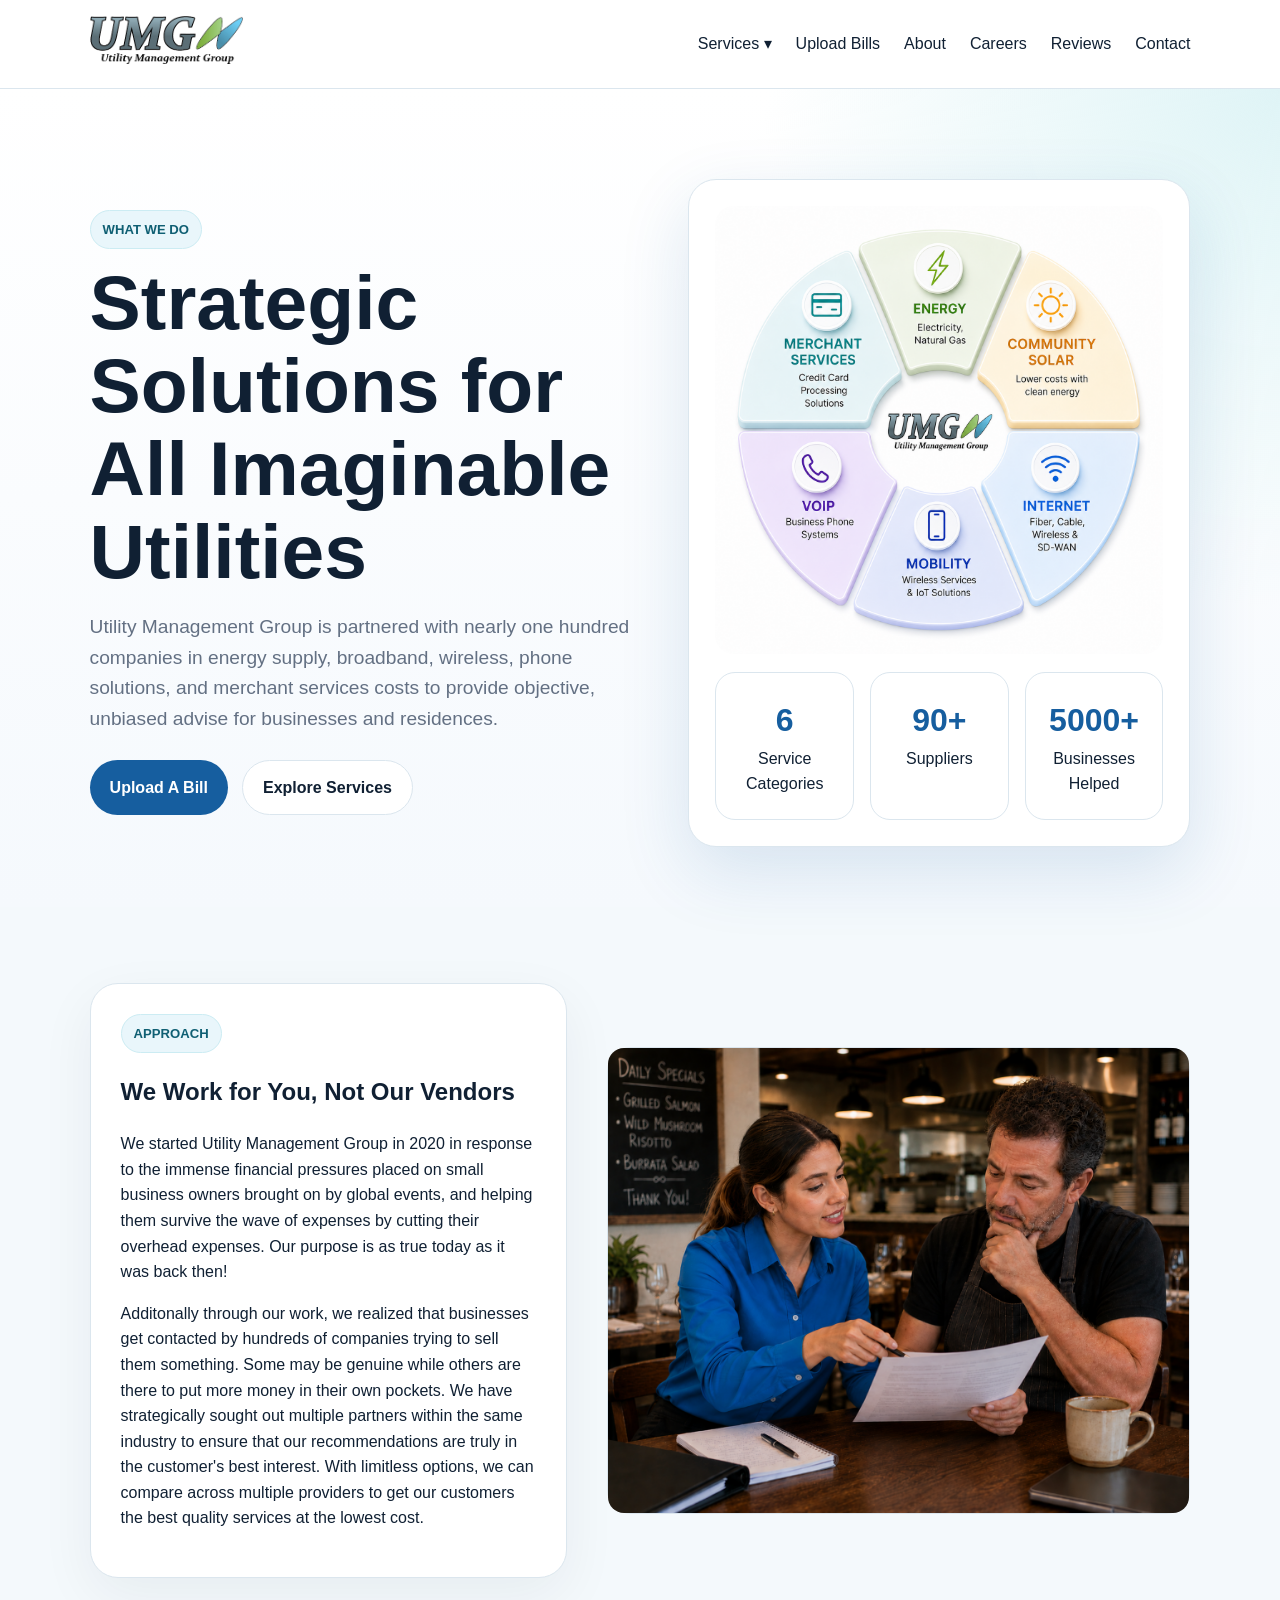
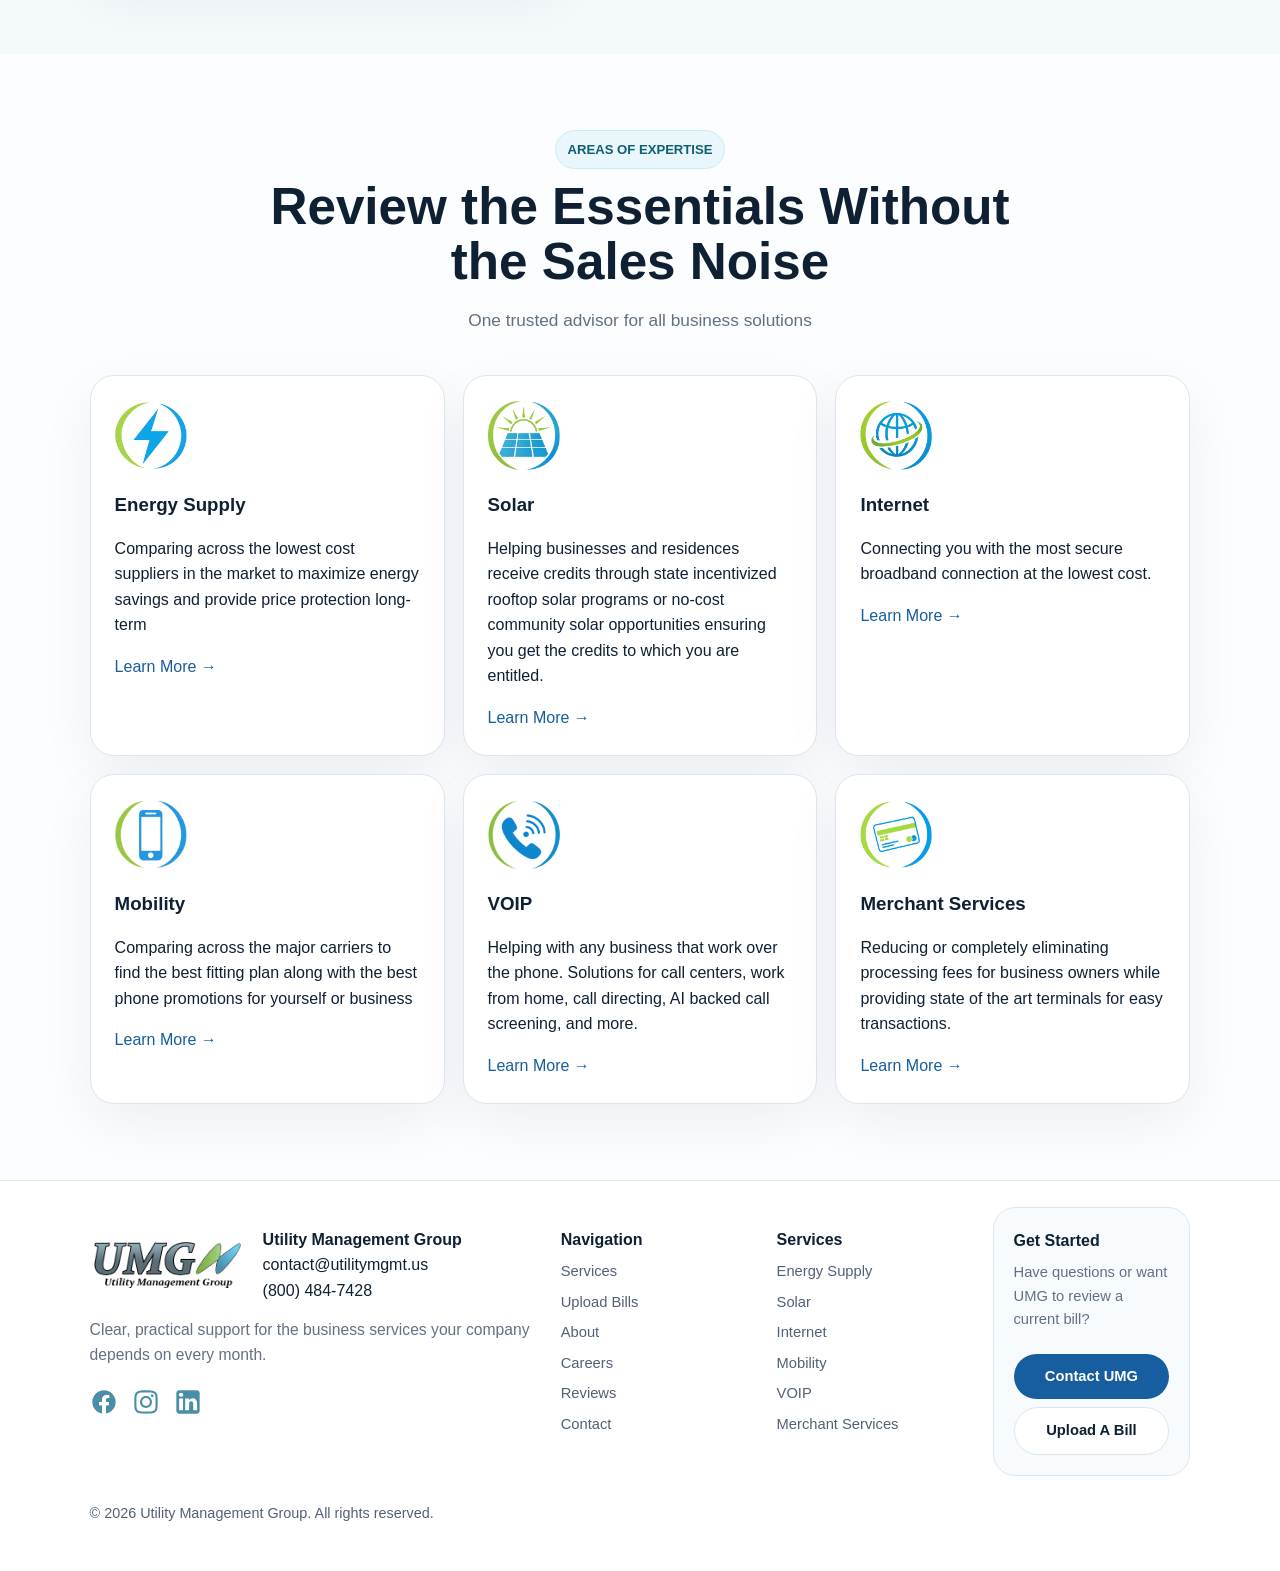
==== commit 17cf1f3a: "Update index.html" ====
--- a/index.html
+++ b/index.html
@@ -7,7 +7,7 @@
         <img alt="Utility Management Group logo" class="footer-logo" src="assets/umg-logo.png"/>
         <div>
           <strong>Utility Management Group</strong><br/>
-          <a href="mailto:contact@utilitymgmt.us">contact@utilitymgmt.us</a><br/><a href="tel:18887431870">(888) 743-1870</a>
+          <a href="mailto:contact@utilitymgmt.us">contact@utilitymgmt.us</a><br/><a href="tel:18004847428">(800) 484-7428</a>
         </div>
       </div>
       <p class="footer-tagline">Clear, practical support for the business services your company depends on every month.</p>
@@ -41,4 +41,4 @@
     </div>
   </div>
   <p class="copyright footer-copyright-modern">© 2026 Utility Management Group. All rights reserved.</p>
-</footer><script>document.addEventListener('DOMContentLoaded',function(){var b=document.querySelector('.menu-toggle');var n=document.querySelector('.nav-links');if(!b||!n)return;b.addEventListener('click',function(){var open=n.classList.toggle('is-open');b.setAttribute('aria-expanded',open?'true':'false');b.textContent=open?'×':'☰';});n.querySelectorAll('a').forEach(function(a){a.addEventListener('click',function(){n.classList.remove('is-open');b.setAttribute('aria-expanded','false');b.textContent='☰';});});});</script></body></html>+</footer><script>document.addEventListener('DOMContentLoaded',function(){var b=document.querySelector('.menu-toggle');var n=document.querySelector('.nav-links');if(!b||!n)return;b.addEventListener('click',function(){var open=n.classList.toggle('is-open');b.setAttribute('aria-expanded',open?'true':'false');b.textContent=open?'×':'☰';});n.querySelectorAll('a').forEach(function(a){a.addEventListener('click',function(){n.classList.remove('is-open');b.setAttribute('aria-expanded','false');b.textContent='☰';});});});</script></body></html>
